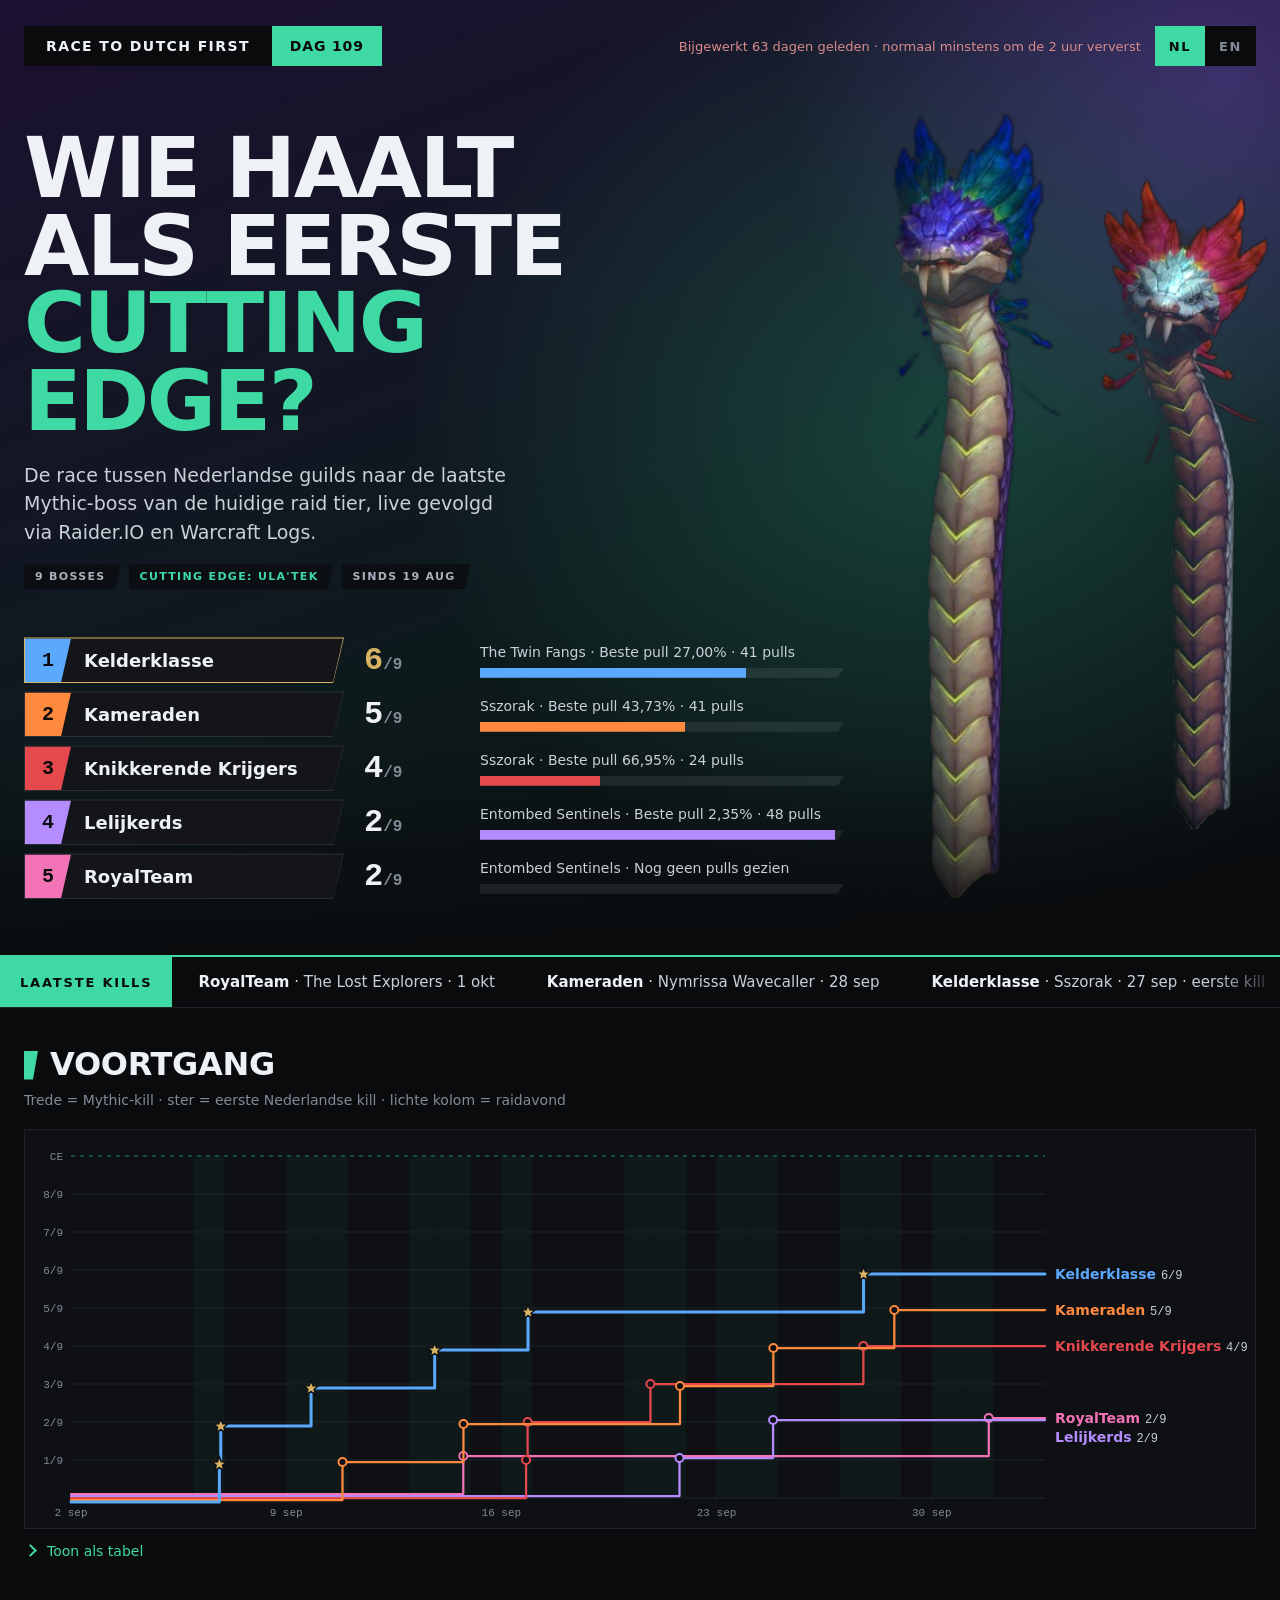
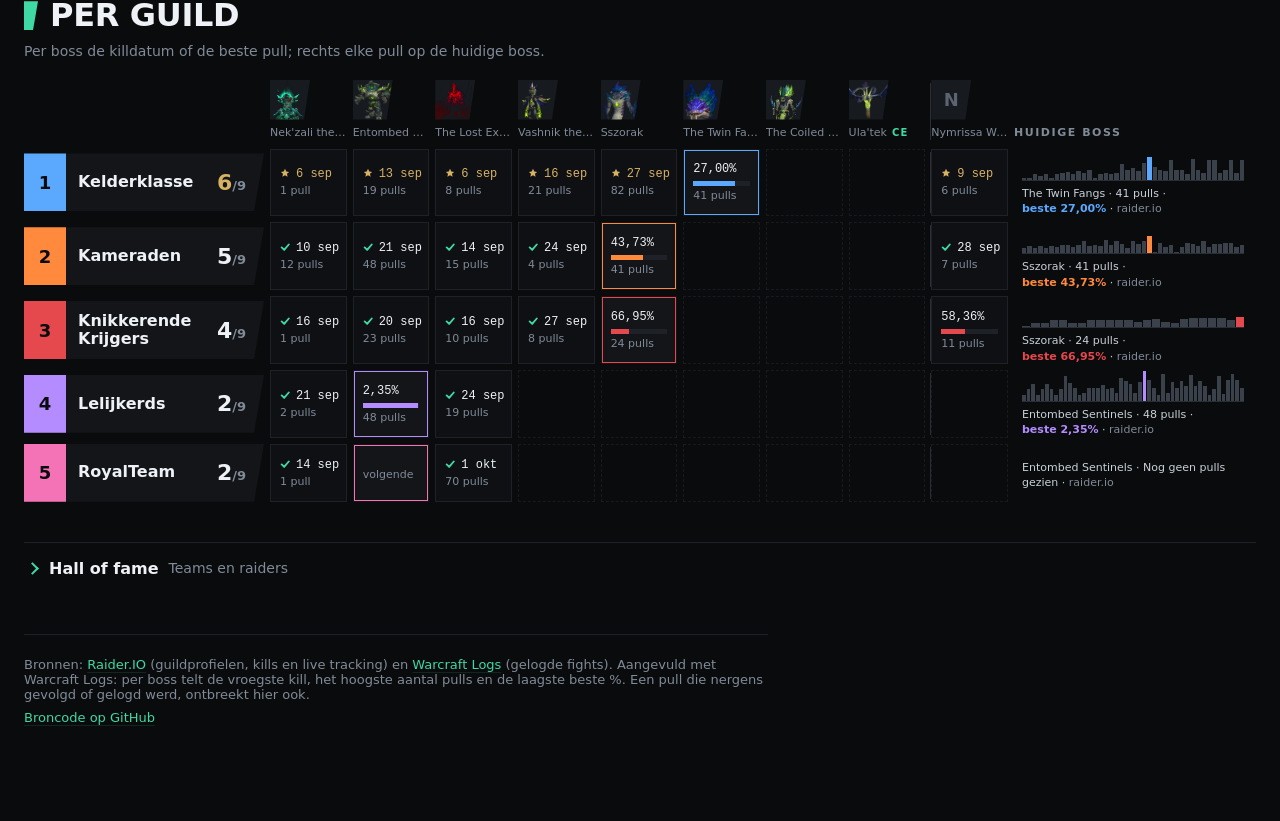
==== site/index.html @ f4dba2f8 "Nu live in the hero: a click-to-load Twitch player and the live channels as ribbons - live.js draws " ====
<!DOCTYPE html>
<html lang="nl">
<head>
<meta charset="utf-8">
<meta name="viewport" content="width=device-width,initial-scale=1">
<meta http-equiv="Content-Security-Policy" content="default-src 'self'; script-src 'self'; style-src 'self' https://fonts.googleapis.com; font-src https://fonts.gstatic.com; img-src 'self' data: https://static-cdn.jtvnw.net; frame-src https://player.twitch.tv; connect-src 'self'; object-src 'none'; base-uri 'none'; form-action 'none';">
<title>Race to Dutch First</title>
<meta name="description" content="Welke Nederlandse World of Warcraft-guild haalt als eerste Cutting Edge? De race naar de laatste Mythic-boss, live gevolgd.">
<meta name="theme-color" content="#0a0b0d">
<meta property="og:type" content="website">
<meta property="og:url" content="https://racetodutchfirst.bmiest.be/">
<meta property="og:site_name" content="Race to Dutch First">
<meta property="og:title" content="Race to Dutch First: wie haalt als eerste Cutting Edge?">
<meta property="og:description" content="De race tussen Nederlandse guilds naar de laatste Mythic-boss, live gevolgd. Het klassement in deze afbeelding wordt bij elke verversing opnieuw gemaakt.">
<meta property="og:locale" content="nl_NL">
<meta property="og:locale:alternate" content="en_GB">
<meta property="og:image" content="https://racetodutchfirst.bmiest.be/og.png">
<meta property="og:image:width" content="1200">
<meta property="og:image:height" content="630">
<meta property="og:image:alt" content="Het klassement van Race to Dutch First: per guild de Mythic-kills en de huidige boss.">
<meta name="twitter:card" content="summary_large_image">
<link rel="stylesheet" href="tokens.css">
<link rel="stylesheet" href="style.css">
<link rel="stylesheet" href="halloffame.css">
<link rel="stylesheet" href="splash.css">
</head>
<body>

<header class="sp">
  <div class="sp__top">
    <div class="bug">
      <span id="bugLive" class="bug__live" hidden><span class="live-dot" aria-hidden="true"></span><span data-i18n="hero.live">Live</span></span>
      <span class="bug__title">Race to Dutch First</span>
      <span id="bugDay" class="bug__day" hidden></span>
    </div>
    <div class="sp__end">
      <p id="updated" class="updated sp__upd" data-i18n="footer.loading">Data laden…</p>
      <div class="lang-switch" role="group" data-i18n-aria-label="lang.label" aria-label="Taal">
        <button type="button" data-lang="nl" aria-pressed="true" lang="nl">NL</button>
        <button type="button" data-lang="en" aria-pressed="false" lang="en">EN</button>
      </div>
    </div>
  </div>

  <div class="sp__stage">
    <div id="heroArt" class="sp__art" aria-hidden="true" hidden></div>
    <h1 class="sp__title"><span data-i18n="title.a">Wie haalt als eerste</span> <em data-i18n="title.b">Cutting Edge?</em></h1>
    <p class="sp__lead" data-i18n="lead">De race tussen Nederlandse guilds naar de laatste Mythic-boss van de huidige raid tier, live gevolgd via Raider.IO en Warcraft Logs.</p>
    <div id="tierPills" class="sp__tier"></div>
    <section id="onAir" class="onair" aria-labelledby="onAirHeading" hidden></section>
    <section class="sp__board" aria-labelledby="ltHeading">
      <h2 id="ltHeading" class="visually-hidden" data-i18n="hero.standings">Klassement</h2>
      <ol id="lowerThirds" class="board"></ol>
    </section>
  </div>

  <div class="ticker">
    <h2 class="ticker__label" data-i18n="feed.h">Laatste kills</h2>
    <ol id="killFeed" class="ticker__list"></ol>
  </div>
</header>

<div class="page">


  <div id="globalError" class="error-capsule" role="alert" hidden></div>

  <section id="winnerBanner" class="winner" aria-live="polite" hidden></section>

<section class="view" aria-labelledby="timelineHeading">
    <h2 id="timelineHeading" class="view__title" data-i18n="timeline.h">Voortgang</h2>
    <p class="section-caption" data-i18n="timeline.cap">Trede = Mythic-kill · ster = eerste Nederlandse kill · lichte kolom = raidavond</p>
    <div id="timeline" class="chart timeline-chart"></div>
    <ul id="timelineLegend" class="legend"></ul>
    <details class="as-table">
      <summary class="disclose" data-i18n="timeline.asTable">Toon als tabel</summary>
      <div class="table-wrap"><table id="timelineTable" class="data-table"></table></div>
    </details>
  </section>

<section class="view" aria-labelledby="guildHeading">
    <h2 id="guildHeading" class="view__title" data-i18n="guild.h">Per guild</h2>
    <p class="section-caption" data-i18n="guild.cap">Per boss de killdatum of de beste pull; rechts elke pull op de huidige boss.</p>
    <div class="table-wrap gs-wrap" tabindex="0" role="region" aria-labelledby="guildHeading">
      <table id="guildSheets" class="gs"></table>
    </div>
  </section>

<section id="hallOfFame" class="view" aria-labelledby="hofHeading" hidden>
    <details class="fold">
    <summary class="fold__summary disclose"><h2 id="hofHeading" class="fold__title" data-i18n="hof.h">Hall of fame</h2><span class="fold__hint" data-i18n="hof.fold">Teams en raiders</span></summary>
    <p class="section-caption" data-i18n="hof.cap">Per verslagen boss het team van elke guild, in de volgorde van hun kill. Bovenaan staat het team van de eerste Nederlandse kill; de andere guilds klap je open. Een naam linkt naar Raider.IO.</p>
    <div id="hofBosses" class="hof-grid"></div>
    <h3 id="hofRaidersHeading" class="hof-subtitle" data-i18n="hof.raiders.h">Raiders</h3>
    <p class="section-caption" data-i18n="hof.raiders.cap">Eerst wie het vaakst bij de eerste kill van de race was, dan wie de meeste bosses mee versloeg met zijn guild. Het zijn characters, geen spelers: een alt telt apart.</p>
    <div class="table-wrap hof-table-wrap" tabindex="0" role="region" aria-labelledby="hofRaidersHeading">
      <table id="hofRaiders" class="data-table hof-table"></table>
    </div>
    <div id="hofMore" class="hof-more"></div>
    </details>
  </section>

  <footer class="site-footer">
    <p><span data-i18n="footer.src1">Bronnen:</span> <a href="https://raider.io" rel="noopener">Raider.IO</a> <span data-i18n="footer.src2">(guildprofielen, kills en live tracking) en</span> <a href="https://www.warcraftlogs.com" rel="noopener">Warcraft Logs</a> <span data-i18n="footer.src3">(gelogde fights).</span> <span id="wclNote"></span> <span data-i18n="footer.src4">Een pull die nergens gevolgd of gelogd werd, ontbreekt hier ook.</span></p>
    <p><a href="https://github.com/reniersworx/racetodutchfirst" rel="noopener" data-i18n="footer.code">Broncode op GitHub</a></p>
  </footer>

</div>

<script src="bossart.js"></script>
<script src="i18n.js"></script>
<script src="app.js"></script>
<script src="halloffame.js"></script>
<script src="live.js"></script>
</body>
</html>
---- site/tokens.css ----
@import url('https://fonts.googleapis.com/css2?family=Outfit:wght@300;400;500;600;700&family=JetBrains+Mono:wght@400;500;700&display=swap');

:root{
  /* ---- grond -------------------------------------------------------
     Vlakke tinten, geen gradients. Een egaal vlak kost na de keyframe
     bijna geen bitrate; een verloop over 2560px kost 'm elke frame en
     gaat banden op 8 Mbps. */
  --ink-900:#0a0b0d;
  --ink-850:#0e1014;
  --ink-800:#131519;
  --ink-750:#171a1f;
  --ink-700:#1e2228;
  --ink-600:#2a2f37;
  --ink-500:#3a414b;
  --ink-400:#5b6470;
  --ink-300:#818b98;
  --ink-200:#a8b1bc;

  /* Niet puur #fff: puur wit clipt en gaat ringen op de AMF-encoder. */
  --paper    :#eef1f5;
  --paper-dim:#c9d0d8;

  /* ---- accenten ----------------------------------------------------
     jade  = Mistweaver Monk (#00ff98) gedempt zodat hij niet bloedt
     holy  = Priest klassekleur, puur wit, alleen voor lichtaccenten */
  --jade      :#3fd9a4;
  --jade-deep :#1f8d68;
  --jade-ghost:rgba(63,217,164,.13);
  --holy      :#ffffff;
  --gold      :#d8b263;
  --rose      :#d98b8b;

  /* ---- vorm (uit Amused: capsules, pillen, ribbons) ---------------- */
  --r-cap :30px;
  --r-pill:999px;
  --pad   :32px;
  --gap   :20px;

  --f-display:'Outfit','Segoe UI',system-ui,-apple-system,sans-serif;
  --f-mono   :'JetBrains Mono','Cascadia Mono',Consolas,monospace;

  /* ---- motion ------------------------------------------------------
     Kort en lokaal. Doorlopende animatie over de volle breedte trekt
     bitrate weg bij je gameplay, dus die zit er nergens in. */
  --t-fast:160ms;
  --t-med :300ms;
  --t-slow:420ms;
  --ease  :cubic-bezier(.22,.61,.36,1);
}

*{margin:0;padding:0;box-sizing:border-box}

body{
  font-family:var(--f-display);
  color:var(--paper);
  -webkit-font-smoothing:antialiased;
  overflow:hidden;
}

.mono{font-family:var(--f-mono);font-variant-numeric:tabular-nums}
.u    {text-transform:uppercase;letter-spacing:.14em}
---- site/style.css ----
/* =====================================================================
   Race to Dutch First: the sections below the hero (splash.css is the hero).
   Design language v2 (DESIGN.md): the overlay's ribbons, slanted pills, the
   flat inks. Colours, fonts and radii come from tokens.css
   (copied unchanged from the overlay; --live-red sits in splash.css);
   a guild's own colour arrives from race.json as --guild on its element.
   tokens.css sets body{overflow:hidden} for a fixed OBS canvas: undone here.
   ===================================================================== */

html { background: var(--ink-900); }
body { overflow: auto; background: var(--ink-900); min-height: 100vh; }

a { color: var(--jade); text-decoration-color: var(--jade-ghost); text-underline-offset: 3px; }
a:hover { text-decoration-color: var(--jade); }
:focus-visible { outline: 2px solid var(--jade); outline-offset: 3px; }
[hidden] { display: none !important; }

.page {
  max-width: 1320px; margin: 0 auto; padding: 40px 24px 96px;
  display: flex; flex-direction: column; gap: 40px;
}

.visually-hidden {
  position: absolute; width: 1px; height: 1px; overflow: hidden;
  clip-path: inset(50%); white-space: nowrap;
}

/* ---- ribbon (the board rows in the hero) ------------------------------ */
.rib { display: flex; flex-direction: column; flex: 0 0 auto; min-width: 0; }
.rib__bar {
  height: var(--rib-h, 34px); padding: 1px; background: var(--ink-600);
  clip-path: polygon(0 0, 100% 0, calc(100% - var(--rib-cut, 11px)) 100%, 0 100%);
}
.rib__in {
  height: 100%; display: flex; align-items: center; background: var(--ink-800);
  clip-path: polygon(0 0, 100% 0, calc(100% - var(--rib-cut, 11px) + 1px) 100%, 0 100%);
  padding-right: calc(var(--rib-cut, 11px) + 12px);
}
.rib__acc {
  flex: 0 0 var(--rib-h, 34px); width: var(--rib-h, 34px); height: 100%;
  background: var(--acc, var(--jade)); color: var(--ink-900);
  clip-path: polygon(0 0, 100% 0, calc(100% - 10px) 100%, 0 100%);
  display: grid; place-items: center;
}
.rib__acc svg { width: 15px; height: 15px; }
.rib__val { padding-left: 13px; font-size: 16px; font-weight: 600; white-space: nowrap; }

/* NL | EN in the top bar's broadcast-bug language: flush square blocks at its height, the
   active one solid jade like the race day, the other on ink. */
.lang-switch { display: inline-flex; flex: 0 0 auto; height: 40px; }
.lang-switch button {
  font: inherit; font-size: 13px; font-weight: 800; letter-spacing: .12em; cursor: pointer;
  padding: 0 14px; border: 0; background: var(--ink-900); color: var(--ink-300);
  transition: color var(--t-fast) var(--ease), background var(--t-fast) var(--ease);
}
.lang-switch button:hover { color: var(--paper); }
.lang-switch button[aria-pressed="true"] { background: var(--jade); color: var(--ink-900); }

/* ---- header ---------------------------------------------------------- */


/* ---- pills ------------------------------------------------------------ */
.pill {
  display: inline-flex; align-items: center; gap: 6px; padding: 6px 15px 6px 11px;
  font-size: 11px; font-weight: 700; letter-spacing: .12em; text-transform: uppercase; white-space: nowrap;
  background: var(--ink-750); color: var(--ink-200);
  clip-path: polygon(0 0, 100% 0, calc(100% - 6px) 100%, 0 100%);
}
/* A pill that is a button (Hall of fame: show all raiders). */
.pill--action { border: 0; font-family: inherit; cursor: pointer; color: var(--jade); transition: background var(--t-fast) var(--ease); }
.pill--action:hover { background: var(--ink-700); }

/* ---- sections --------------------------------------------------------- */
.view { min-width: 0; }
/* Section heads in the poster's voice: Outfit 800 caps behind a slanted jade cap. */
.view__title {
  display: flex; align-items: center; gap: 12px; margin-bottom: 8px;
  font-size: clamp(24px, 2.6vw, 32px); font-weight: 800; letter-spacing: -.01em; line-height: 1.05;
  text-transform: uppercase; color: var(--paper);
}
.view__title::before {
  content: ""; flex: 0 0 14px; width: 14px; height: .9em; background: var(--jade);
  clip-path: polygon(0 0, 100% 0, calc(100% - 5px) 100%, 0 100%);
}
.section-caption { font-size: 14px; line-height: 1.5; color: var(--ink-300); max-width: 72ch; margin-bottom: 18px; }
.chart { width: 100%; min-width: 0; }
.chart svg { display: block; width: 100%; height: auto; overflow: visible; }
.muted-note { color: var(--ink-300); font-size: 14px; }

.error-capsule {
  display: flex; align-items: center; gap: 10px; padding: 12px 16px; font-size: 14px;
  background: var(--ink-800); border: 1px solid var(--rose); color: var(--paper);
}

/* ---- winner banner ---------------------------------------------------- */
.winner {
  display: grid; grid-template-columns: auto minmax(0, 1fr); align-items: center; gap: 22px;
  padding: 26px 30px; background: var(--ink-800); border: 2px solid var(--gold);
}
.winner__icon { width: 64px; height: 64px; color: var(--gold); }
.winner__label { font-size: 12px; font-weight: 700; letter-spacing: .2em; text-transform: uppercase; color: var(--gold); }
.winner__name { font-size: clamp(30px, 5vw, 52px); font-weight: 700; line-height: 1.05; letter-spacing: -.02em; color: var(--paper); }
.winner__text { margin-top: 6px; font-size: 16px; color: var(--paper-dim); }

/* ---- race track (SVG) --------------------------------------------------- */
.timeline-chart text { font-family: var(--f-display); }
.svg-axis { fill: var(--ink-300); font-size: 11px; font-family: var(--f-mono) !important; }
.svg-grid { stroke: var(--ink-700); stroke-width: 1; }


/* ---- raiding now: the jade pulsing dot (board rows, Per guild rows) ---------- */
.live-dot {
  width: 7px; height: 7px; border-radius: var(--r-pill); background: var(--jade); flex: 0 0 7px;
  animation: live-pulse 1.6s var(--ease) infinite;
}
@keyframes live-pulse { 50% { opacity: .3; } }


/* ---- legend + tables ------------------------------------------------------ */
.legend { display: flex; flex-wrap: wrap; gap: 8px 20px; list-style: none; margin-top: 14px; font-size: 14px; color: var(--paper-dim); }
.legend li { display: inline-flex; align-items: center; gap: 8px; }
.swatch { width: 14px; height: 4px; background: var(--guild, var(--jade)); flex: 0 0 14px; }
.dot { width: 9px; height: 9px; border-radius: var(--r-pill); background: var(--guild, var(--jade)); flex: 0 0 9px; display: inline-block; }

.as-table { margin-top: 14px; font-size: 14px; color: var(--paper-dim); }
.as-table summary { cursor: pointer; color: var(--jade); width: max-content; }
/* One drawn disclosure mark for every <details> on the page (no browser triangle). */
.disclose { list-style: none; display: flex; align-items: center; gap: 10px; }
.disclose::-webkit-details-marker { display: none; }
.disclose::before {
  content: ""; flex: 0 0 auto; width: 7px; height: 7px; margin: 0 2px; border-right: 2px solid var(--jade); border-bottom: 2px solid var(--jade);
  transform: rotate(-45deg); transition: transform var(--t-fast) var(--ease);
}
details[open] > .disclose::before { transform: rotate(45deg); }
.as-table[open] summary { margin-bottom: 10px; }
.table-wrap { max-width: 100%; }
.data-table { border-collapse: collapse; font-size: 13px; }
.data-table th, .data-table td { text-align: left; padding: 6px 14px 6px 0; border-bottom: 1px solid var(--ink-700); vertical-align: top; }
.data-table th { color: var(--ink-200); font-weight: 600; }

.ce-tag { margin-left: 8px; font-size: 10px; font-weight: 700; letter-spacing: .12em; color: var(--jade); }
.pill--jade { color: var(--jade); }
::selection { background: var(--jade-ghost); color: var(--paper); }
.boss-thumb {
  display: inline-grid; place-items: center; width: 40px; height: 40px; margin-right: 12px; vertical-align: middle;
  overflow: hidden; background: var(--ink-750); clip-path: polygon(0 0, 100% 0, calc(100% - 6px) 100%, 0 100%);
}
.boss-thumb img { width: 100%; height: 100%; object-fit: cover; object-position: 50% 0; }
.boss-thumb__mono { font-size: 18px; font-weight: 800; color: var(--ink-400); }

/* ---- Voortgang chart ---------------------------------------------------------------- */
.svg-night { fill: rgba(63, 217, 164, .045); }
.svg-grid--ce { stroke: var(--jade-deep); stroke-dasharray: 4 5; }
.svg-step { fill: none; stroke: var(--guild); stroke-linejoin: round; stroke-linecap: round; }
.svg-node { fill: var(--ink-850); stroke: var(--guild); stroke-width: 2; }
.svg-star { fill: var(--gold); stroke: var(--ink-850); stroke-width: 1.5; }
.svg-end { fill: var(--guild); font: 700 14px var(--f-display); }
.svg-end__n { fill: var(--paper-dim); font: 500 12px var(--f-mono); }
.timeline-chart { background: var(--ink-850); border: 1px solid var(--ink-700); padding: 14px 0 4px; }
/* The line ends carry the names on wide screens; the legend is for phones. */
@media (min-width: 600px) { #timelineLegend { display: none; } }

/* ---- Per guild: a row per guild, a cell per boss, then its current-boss pulls ---------- */
.gs-wrap { position: relative; overflow-x: auto; margin: -6px; } /* relative: clips the cells' visually-hidden text too */
/* Fixed layout: the guild and pulls columns keep their width, the nine bosses share the rest. */
.gs { width: 100%; min-width: 1040px; table-layout: fixed; border-collapse: separate; border-spacing: 6px; font-size: 13px; }
.gs-corner, .gs-who { width: 240px; }
.gs-pulls-h, .gs-pulls { width: 230px; }
.gs th, .gs td { text-align: left; vertical-align: middle; }
.gs thead th { vertical-align: bottom; padding: 0 0 4px; font-weight: 500; }
.gs-boss { font-size: 11px; color: var(--ink-300); }
.gs-boss .boss-thumb { display: grid; margin: 0 0 6px; }
.gs-boss__label { display: flex; align-items: baseline; gap: 5px; min-width: 0; }
.gs-boss__name { min-width: 0; overflow: hidden; text-overflow: ellipsis; white-space: nowrap; }
.gs-boss .ce-tag { margin-left: 0; flex: 0 0 auto; }
.gs thead .gs-pulls-h { font-size: 11px; font-weight: 700; letter-spacing: .14em; text-transform: uppercase; color: var(--ink-300); }
.gs-who, .gs-corner { position: sticky; left: 0; z-index: 1; padding: 0; background: var(--ink-900); }
.gs-who__in {
  display: grid; grid-template-columns: 42px minmax(0, 1fr) auto; align-items: center; gap: 0 10px; min-height: 58px; padding-right: 18px;
  background: var(--ink-800); clip-path: polygon(0 0, 100% 0, calc(100% - 10px) 100%, 0 100%);
}
.gs-who__rank { align-self: stretch; display: grid; place-items: center; background: var(--guild); color: var(--ink-900); font-size: 18px; font-weight: 800; }
.gs-who__name { display: flex; flex-direction: column; gap: 2px; min-width: 0; padding-left: 2px; font-size: 16px; font-weight: 600; }
.gs-who__name a { color: var(--paper); text-decoration: none; line-height: 1.15; overflow-wrap: break-word; display: -webkit-box; -webkit-box-orient: vertical; -webkit-line-clamp: 2; overflow: hidden; }
.gs-who__name a:hover { color: var(--jade); }
.gs-who__name .row__live { margin-left: 0; }
.gs-who__k { font-size: 22px; font-weight: 800; color: var(--paper); }
.gs-who__k small { font-size: 13px; font-weight: 600; color: var(--ink-300); }
.gs-row--lead .gs-who__k { color: var(--gold); }
.gs-cell { padding: 8px 9px; min-height: 58px; background: var(--ink-850); border: 1px solid var(--ink-700); }
.gs-cell > span { display: block; }
.gs-cell__main { font-family: var(--f-mono); font-size: 12px; color: var(--paper); white-space: nowrap; }
.gs-cell__sub { margin-top: 3px; font-size: 11px; color: var(--ink-300); white-space: nowrap; }
/* Drawn marks (one stroke family): a check for a kill, a star for the race's first kill. */
.gs-cell--kill .gs-cell__main::before {
  content: ""; display: inline-block; width: 10px; height: 10px; margin-right: 6px; vertical-align: -1px;
  background: var(--jade); -webkit-mask: url("data:image/svg+xml,%3Csvg xmlns='http://www.w3.org/2000/svg' viewBox='0 0 12 12'%3E%3Cpath d='M2 6.5 5 9.5 10.5 3' fill='none' stroke='%23000' stroke-width='2.2' stroke-linecap='round' stroke-linejoin='round'/%3E%3C/svg%3E") center / contain no-repeat; mask: url("data:image/svg+xml,%3Csvg xmlns='http://www.w3.org/2000/svg' viewBox='0 0 12 12'%3E%3Cpath d='M2 6.5 5 9.5 10.5 3' fill='none' stroke='%23000' stroke-width='2.2' stroke-linecap='round' stroke-linejoin='round'/%3E%3C/svg%3E") center / contain no-repeat;
}
.gs-cell--first .gs-cell__main { color: var(--gold); }
.gs-cell--first .gs-cell__main::before { background: var(--gold); -webkit-mask-image: url("data:image/svg+xml,%3Csvg xmlns='http://www.w3.org/2000/svg' viewBox='0 0 12 12'%3E%3Cpath d='M6 1 7.5 4.3 11 4.7 8.4 7 9.1 10.5 6 8.8 2.9 10.5 3.6 7 1 4.7 4.5 4.3Z'/%3E%3C/svg%3E"); mask-image: url("data:image/svg+xml,%3Csvg xmlns='http://www.w3.org/2000/svg' viewBox='0 0 12 12'%3E%3Cpath d='M6 1 7.5 4.3 11 4.7 8.4 7 9.1 10.5 6 8.8 2.9 10.5 3.6 7 1 4.7 4.5 4.3Z'/%3E%3C/svg%3E"); }
.gs-meter { height: 5px; margin-top: 5px; background: var(--ink-700); position: relative; }
.gs-meter i { position: absolute; inset: 0 auto 0 0; width: var(--w, 0%); background: var(--guild); }
.gs-cell--none { background: transparent; border-style: dashed; border-color: var(--ink-750); }
.gs-cell--current { border-color: transparent; box-shadow: inset 0 0 0 1px var(--guild); background: var(--ink-800); }
.gs-sep { box-shadow: -4px 0 0 -3px var(--ink-600); }
.gs-cell--current.gs-sep { box-shadow: inset 0 0 0 1px var(--guild); }
.gs-pulls { padding-left: 8px; }
.gs-bars { display: flex; align-items: flex-end; gap: 1px; height: 32px; border-bottom: 1px solid var(--ink-600); }
.gs-bars i { flex: 1; min-width: 1px; height: var(--h, 4%); background: var(--ink-500); }
.gs-bars i.is-best { background: var(--guild); }
.gs-pulls__cap { display: block; margin-top: 5px; font-size: 11px; line-height: 1.4; color: var(--paper-dim); }
.gs-pulls__src-wrap { white-space: nowrap; }
.gs-pulls__best { color: var(--guild); font-weight: 600; white-space: nowrap; }
.gs-pulls__src { color: var(--ink-300); text-decoration: none; }
.gs-pulls__src:hover { color: var(--jade); }

/* ---- folded sections (Hall of fame): a quiet row between hairlines, not a section head --- */
.fold { border-top: 1px solid var(--ink-700); } /* the footer's top rule closes it */
.fold__summary { cursor: pointer; padding: 16px 2px; flex-wrap: wrap; }
.fold__title { font-size: 16px; font-weight: 700; color: var(--paper); }
.fold__hint { font-size: 14px; color: var(--ink-300); }
.fold__summary:hover .fold__title { color: var(--jade); }
.fold[open] > .fold__summary { margin-bottom: 10px; }
.fold[open] { padding-bottom: 20px; }

/* ---- footer ------------------------------------------------------------------- */
.site-footer {
  border-top: 1px solid var(--ink-700); padding-top: 22px;
  display: flex; flex-direction: column; gap: 8px; font-size: 13px; color: var(--ink-300); max-width: 90ch;
}
.updated { font-size: 15px; color: var(--paper-dim); }
/* Late data is muted rose, not alarm red and never gold (gold is earned): nothing is broken,
   the data just hasn't caught up. */
.updated.updated--late { color: var(--rose); }

/* ---- responsive ------------------------------------------------------------------ */
@media (max-width: 720px) {
  .page { padding: 28px 16px 72px; gap: 32px; }
  .winner { grid-template-columns: minmax(0, 1fr); padding: 20px; gap: 12px; }
  .winner__icon { width: 44px; height: 44px; }
}
@media (max-width: 600px) {
  /* Per guild scrolls sideways with the guild column pinned. */
  .gs { min-width: 1120px; }
  .gs-cell { padding: 7px 6px; }
  .gs-cell__main { font-size: 11px; }
  .gs-cell--kill .gs-cell__main::before { margin-right: 4px; }
  .gs-corner, .gs-who { width: 150px; }
  .gs-pulls-h, .gs-pulls { width: 190px; }
  /* The count goes under the name, so names don't break mid-word. */
  .gs-who__in { grid-template-columns: 32px minmax(0, 1fr); grid-template-rows: 1fr auto auto 1fr; gap: 2px 8px; padding: 0 12px 0 0; }
  .gs-who__rank { grid-row: 1 / 5; }
  .gs-who__name { grid-row: 2; }
  .gs-who__k { grid-row: 3; }
  .gs-who__rank { font-size: 15px; }
  .gs-who__name { font-size: 14px; }
  .gs-who__k { grid-column: 2; font-size: 15px; line-height: 1; padding-bottom: 2px; }
}
@media (max-width: 400px) {
  .page { padding: 22px 12px 64px; }
  .rib__val { font-size: 14px; }
}
@media (prefers-reduced-motion: reduce) {
  *, *::before, *::after { animation-duration: .001ms !important; transition-duration: .001ms !important; }
}
---- site/halloffame.css ----
/* Hall of fame (halloffame.js). Same language as style.css: square dark tiles with a
   boss-head tile and the first team's guild dot, gold for the race's first kills. Colours and
   fonts only from tokens.css; a guild's colour arrives as --guild. */

.hof-grid { display: grid; grid-template-columns: repeat(auto-fill, minmax(340px, 1fr)); gap: 16px; }

.hof-boss {
  background: var(--ink-800); border: 1px solid var(--ink-700);
  padding: 16px 18px 18px; display: flex; flex-direction: column; gap: 10px; min-width: 0;
}
.hof-thumb { width: 52px; height: 52px; flex: 0 0 52px; margin-right: 6px; }
.hof-thumb .boss-thumb__mono { font-size: 24px; }
.hof-boss__top { display: flex; align-items: center; gap: 4px; }
.hof-boss__name { font-size: 19px; font-weight: 600; line-height: 1.15; color: var(--paper); }
.hof-boss__label {
  font-size: 10px; font-weight: 700; letter-spacing: .18em; text-transform: uppercase; color: var(--gold);
}

.hof-team__head { display: flex; flex-wrap: wrap; align-items: center; gap: 4px 10px; }
.hof-team__guild { font-size: 15px; font-weight: 600; color: var(--paper); }
.hof-team__when { font-family: var(--f-mono); font-size: 13px; color: var(--paper-dim); }
.hof-team__pulls { font-size: 12px; color: var(--ink-300); }

.hof-roster { display: flex; flex-direction: column; gap: 8px; }
.hof-role__label {
  font-size: 10px; font-weight: 700; letter-spacing: .16em; text-transform: uppercase; color: var(--ink-300);
  margin-bottom: 4px;
}
.hof-members { list-style: none; display: grid; grid-template-columns: repeat(auto-fill, minmax(140px, 1fr)); gap: 3px 12px; }
.hof-member { display: flex; align-items: baseline; gap: 6px; min-width: 0; font-size: 14px; }
.hof-member a, .hof-member > span:first-child {
  color: var(--paper); text-decoration: none; overflow: hidden; text-overflow: ellipsis; white-space: nowrap;
}
.hof-member a:hover { color: var(--jade); text-decoration: underline; }
.hof-member__spec { font-size: 11px; color: var(--ink-300); white-space: nowrap; }

.hof-others { border-top: 1px solid var(--ink-700); padding-top: 10px; font-size: 14px; }
.hof-others summary { cursor: pointer; color: var(--jade); width: max-content; }
.hof-others[open] summary { margin-bottom: 12px; }
.hof-team { display: flex; flex-direction: column; gap: 8px; padding: 10px 0 12px; border-bottom: 1px solid var(--ink-750); }
.hof-team:last-child { border-bottom: 0; padding-bottom: 0; }

/* Raiders: a subsection head in the same poster voice as .view__title, one step down. */
.hof-subtitle {
  display: flex; align-items: center; gap: 10px; margin-top: 36px; margin-bottom: 8px;
  font-size: clamp(20px, 2vw, 24px); font-weight: 800; line-height: 1.05; text-transform: uppercase; color: var(--paper);
}
.hof-subtitle::before {
  content: ""; flex: 0 0 11px; width: 11px; height: .9em; background: var(--jade);
  clip-path: polygon(0 0, 100% 0, calc(100% - 4px) 100%, 0 100%);
}
/* The raiders table scrolls sideways on phones. */
.hof-table-wrap { overflow-x: auto; border: 1px solid var(--ink-700); background: var(--ink-850); }
.hof-table { width: 100%; font-size: 14px; }
.hof-table th, .hof-table td { white-space: nowrap; padding: 8px 14px; }
.hof-table thead th { font-size: 12px; color: var(--ink-200); background: var(--ink-850); }
.hof-table tbody tr:hover { background: var(--ink-800); }
.hof-table tbody th { min-width: 0; font-weight: 600; }
.hof-table tbody th a { color: var(--paper); text-decoration: none; }
.hof-table tbody th a:hover { color: var(--jade); text-decoration: underline; }
.hof-realm { margin-left: 8px; font-size: 12px; font-weight: 400; color: var(--ink-300); }
.hof-table .dot { margin-right: 4px; }
.hof-num { font-family: var(--f-mono); text-align: right; }
.hof-firsts { color: var(--ink-300); }
.hof-row--first .hof-firsts { color: var(--gold); }
.hof-more { margin-top: 12px; }
.hof-more button { border: 0; font: inherit; font-size: 11px; font-weight: 700; letter-spacing: .12em; }

@media (max-width: 720px) {
  .hof-table th, .hof-table td { padding: 7px 10px; }
  .hof-realm { display: block; margin-left: 0; }
}
@media (max-width: 400px) {
  .hof-grid { grid-template-columns: minmax(0, 1fr); }
  .hof-members { grid-template-columns: minmax(0, 1fr) minmax(0, 1fr); }
}
---- site/splash.css ----
/* tokens.css (a byte copy of the overlay's) loads Outfit 300-700; the poster type is 800. */
@import url('https://fonts.googleapis.com/css2?family=Outfit:wght@800&display=swap');

/* =====================================================================
   Splash hero (design language v2 for the race site), sketch A: the
   overlay's language (tokens.css, ribbons, slanted pills, jade + gold)
   grown into a poster. The leader's current boss is the backdrop with
   nothing drawn on it, the question is the title, the board is a column
   of overlay ribbons with a raid-frame bar per guild, and a jade ticker
   (from sketch C) carries the latest kills. Guild colour = --guild/--acc.
   Gold = the leader, the first kill and the winner; jade = the race brand, raiding and the CE
   marker; --live-red = on air (LIVE block, Nu live).
   ===================================================================== */

.sp {
  position: relative; overflow: hidden; border-bottom: 1px solid var(--ink-700);
  background:
    radial-gradient(60% 70% at 74% 42%, rgba(63, 217, 164, .22), transparent 70%),
    radial-gradient(50% 60% at 96% 8%, rgba(150, 90, 255, .32), transparent 70%),
    linear-gradient(160deg, #1b1030 0%, #0d1a1c 55%, var(--ink-900) 100%);
}
.sp::after {
  content: ""; position: absolute; inset: auto 0 0 0; height: 260px; pointer-events: none;
  background: linear-gradient(transparent, var(--ink-900) 92%);
}

/* tokens.css is a byte copy of the overlay's, so the broadcast red lives here until the overlay
   adopts it: the LIVE block's colour and nothing else. */
:root { --live-red: #e5484d; }

/* ---- top --------------------------------------------------------------- */
.sp__top {
  position: relative; z-index: 3; max-width: 1320px; margin: 0 auto; padding: 26px 24px 0;
  display: flex; align-items: center; justify-content: space-between; gap: 16px;
}
/* The broadcast bug from sketch C: flush blocks, no gaps. LIVE in broadcast red (only while a
   guild is really raiding), the name on ink, the race day in jade. */
.bug { display: flex; align-items: stretch; height: 40px; min-width: 0; }
.bug > span { display: flex; align-items: center; font-weight: 800; white-space: nowrap; }
.bug__live { gap: 8px; padding: 0 18px; background: var(--live-red); color: var(--paper); font-size: 13px; letter-spacing: .14em; text-transform: uppercase; }
.bug__live .live-dot { width: 8px; height: 8px; flex: 0 0 8px; border-radius: var(--r-pill); background: rgba(255, 255, 255, .27); box-shadow: 0 0 0 2px var(--paper); animation: live-pulse 1.6s var(--ease) infinite; }
.bug__title { padding: 0 22px; background: var(--ink-900); color: var(--paper); font-size: 14px; letter-spacing: .1em; text-transform: uppercase; }
.bug__day { padding: 0 18px; background: var(--jade); color: var(--ink-900); font-size: 14px; letter-spacing: .06em; text-transform: uppercase; font-variant-numeric: tabular-nums; }
.sp__end { display: flex; align-items: center; gap: 14px; }
.sp__upd { font-size: 13px; color: var(--ink-200); white-space: nowrap; }

/* ---- stage ----------------------------------------------------------------- */
.sp__stage { position: relative; z-index: 2; max-width: 1320px; margin: 0 auto; padding: 64px 24px 56px; }
/* The boss: self-hosted cut-outs with real alpha, so the jade/void glow reads behind the
   bodies. Only the feet fade out (a long serpent would otherwise end in a hard cut). */
/* The art owns everything right of the board column (820px + a 40px gutter), at the stage's
   full height, so it is the poster without anything on it. Below 1180px that column gets too
   narrow and the boss becomes a band above the title instead (see the media queries). */
.sp__art {
  position: absolute; z-index: -1; top: -20px; bottom: 0; left: calc(24px + 820px + 40px); right: 0;
  display: flex; justify-content: center; align-items: center;
  -webkit-mask-image: linear-gradient(#000 78%, transparent);
  mask-image: linear-gradient(#000 78%, transparent);
}
/* The PNGs are trimmed to the body, so height drives the size and contain keeps wide bosses in. */
.sp__art img { height: 100%; width: auto; max-width: 100%; max-height: calc(var(--nat-h, 9999px) * 2); object-fit: contain; }
.sp__art--pair { gap: 6%; }
.sp__art--pair img { max-width: 47%; }
/* A lone wide boss (wings, a long body sideways) would shrink in the board-side column, so it
   takes the open field right of the title instead, above the board, up to the page edge. */
@media (min-width: 1181px) {
  .sp__art--wide { left: calc(50% + 40px); right: -60px; bottom: auto; height: 62%; -webkit-mask-image: none; mask-image: none; }
}
.sp__title {
  max-width: 12ch; font-size: clamp(44px, 6.6vw, 88px); font-weight: 800; line-height: .92;
  letter-spacing: -.03em; text-transform: uppercase; color: var(--paper); text-wrap: balance;
}
.sp__title em { font-style: normal; color: var(--jade); }
.sp__lead { margin-top: 20px; max-width: 40ch; font-size: 19px; line-height: 1.5; color: var(--paper-dim); }
.sp__tier { display: flex; flex-wrap: wrap; gap: 8px; margin-top: 18px; }
.sp__tier .pill { background: rgba(10, 11, 13, .72); }

/* ---- the board ------------------------------------------------------------------ */
.sp__board { margin-top: 48px; max-width: 820px; }
.board { list-style: none; display: grid; gap: 8px; }
.row { display: grid; grid-template-columns: 320px 96px minmax(0, 1fr); align-items: center; gap: 20px; }
.row .rib__bar { --rib-h: 46px; }
.row .rib__acc { font-size: 20px; font-weight: 800; }
.row .rib__val { font-size: 18px; color: var(--paper); text-decoration: none; overflow: hidden; text-overflow: ellipsis; }
.row a.rib__val:hover { color: var(--jade); }
.row--lead .rib__bar { background: var(--gold); }
.row__live { display: inline-flex; align-items: center; gap: 6px; margin-left: 10px; font-size: 10px; font-weight: 700; letter-spacing: .14em; text-transform: uppercase; color: var(--ink-300); white-space: nowrap; }
.row__live.is-live { color: var(--jade); }
.row__live .live-dot { width: 7px; height: 7px; flex-basis: 7px; background: var(--jade); }
.row__kills { font-size: 32px; font-weight: 700; color: var(--paper); }
.row__kills small { font-size: 16px; color: var(--ink-300); }
.row--lead .row__kills { color: var(--gold); }
.row__fight { display: grid; gap: 6px; min-width: 0; }
/* The label wraps instead of cutting a number off; the badge drops under it when it has to. */
.row__top { display: flex; flex-wrap: wrap; align-items: center; gap: 2px 10px; min-width: 0; }
.row__top .row__live { margin-left: 0; flex: 0 0 auto; }
.row__label { font-size: 14px; line-height: 1.35; color: var(--paper-dim); }
.row__hp {
  display: block; height: 10px; background: rgba(255, 255, 255, .08);
  clip-path: polygon(0 0, 100% 0, calc(100% - 6px) 100%, 0 100%);
}
.row__hp i { display: block; height: 100%; width: var(--w, 0%); background: var(--guild, var(--jade)); }

/* ---- on air (live.js) ----------------------------------------------------------------
   Only while a listed channel is live: the stream joins the hero. On a wide screen it sits at
   the foot of the boss column, where the art already fades out, level with the board; below
   1281px it follows the tier pills. Broadcast red = on air (raiding itself stays jade). The
   player is a click-to-load facade with the card notch; channels are ribbons. */
.onair { display: grid; gap: 10px; margin-top: 28px; max-width: 520px; }
/* Over the boss it gets the pills' ink backing (ink-900 at 86%), so text never sits on the art. */
@media (min-width: 1281px) {
  .onair {
    position: absolute; z-index: 3; margin: 0; bottom: 56px; right: 24px; padding: 12px 12px 14px;
    width: min(464px, calc(100% - 24px - 820px - 40px - 24px)); background: rgba(10, 11, 13, .86);
  }
}
.onair__head { display: flex; align-items: stretch; height: 28px; }
.onair__tag, .onair__h {
  display: flex; align-items: center; gap: 7px; padding: 0 11px;
  font-size: 11px; font-weight: 800; letter-spacing: .14em; text-transform: uppercase; white-space: nowrap;
}
.onair__tag { background: var(--live-red); color: var(--paper); }
.onair__tag .live-dot { width: 7px; height: 7px; flex-basis: 7px; background: rgba(255, 255, 255, .27); box-shadow: 0 0 0 2px var(--paper); }
.onair__h { background: var(--ink-900); color: var(--paper); }
.onair__count { margin-left: auto; align-self: center; font-family: var(--f-mono); font-size: 12px; color: var(--ink-300); }

.onair__player {
  position: relative; aspect-ratio: 16 / 9; overflow: hidden; background: var(--ink-850);
  clip-path: polygon(0 0, 100% 0, 100% calc(100% - 22px), calc(100% - 22px) 100%, 0 100%);
}
.onair__play {
  position: absolute; inset: 0; display: grid; place-items: center; padding: 0; border: 0;
  background: transparent; color: var(--paper); font: inherit; cursor: pointer;
}
.onair__play::after {
  content: ""; position: absolute; inset: 0; pointer-events: none;
  background: linear-gradient(transparent 40%, rgba(10, 11, 13, .88));
}
.onair__play:focus-visible { outline: 2px solid var(--jade); outline-offset: -5px; }
.onair__still { position: absolute; inset: 0; width: 100%; height: 100%; object-fit: cover; filter: brightness(.78); }
.onair__btn {
  position: relative; z-index: 1; display: grid; place-items: center; width: 68px; height: 48px;
  background: var(--live-red); clip-path: polygon(0 0, 100% 0, calc(100% - 9px) 100%, 0 100%);
  transition: transform var(--t-fast) var(--ease);
}
.onair__btn svg { width: 24px; height: 24px; margin-left: -4px; }
.onair__play:hover .onair__btn { transform: scale(1.06); }
.onair__hint { position: absolute; z-index: 1; left: 14px; right: 30px; bottom: 11px; display: grid; gap: 1px; text-align: left; }
.onair__hint b { font-size: 15px; font-weight: 700; color: var(--paper); }
.onair__hint span { font-size: 12px; color: var(--paper-dim); }
.onair__frame { position: absolute; inset: 0; width: 100%; height: 100%; border: 0; }

.onair__meta { display: grid; gap: 3px; min-width: 0; }
.onair__title { font-size: 14px; color: var(--paper-dim); overflow: hidden; text-overflow: ellipsis; white-space: nowrap; }
.onair__sub { display: flex; align-items: baseline; justify-content: space-between; gap: 12px; }
.onair__since { font-family: var(--f-mono); font-size: 12px; color: var(--ink-300); min-width: 0; }
.onair__out { display: inline-flex; align-items: center; gap: 5px; flex: 0 0 auto; font-size: 13px; font-weight: 600; color: var(--jade); }
.onair__out svg { width: 14px; height: 14px; }

.onair__list { display: grid; gap: 6px; }
.onair__rib {
  --rib-h: 38px; width: 100%; padding: 0; border: 0; background: none;
  font: inherit; color: var(--paper); text-align: left; cursor: pointer;
}
.onair__rib .rib__acc svg { width: 16px; height: 16px; }
.onair__rib .rib__val { font-size: 15px; }
.onair__guild { margin-left: 10px; min-width: 0; overflow: hidden; text-overflow: ellipsis; white-space: nowrap; font-size: 10px; font-weight: 700; letter-spacing: .14em; text-transform: uppercase; color: var(--acc, var(--ink-300)); }
.onair__viewers { margin-left: auto; padding-left: 12px; font-family: var(--f-mono); font-size: 12px; color: var(--ink-300); }
.onair__rib:hover .rib__bar { background: var(--ink-500); }
.onair__rib[aria-pressed="true"] .rib__bar { background: var(--live-red); }
.onair__rib:focus-visible { outline: 2px solid var(--jade); outline-offset: 3px; }
@media (max-width: 900px) { .onair { margin-top: 24px; } }

/* ---- ticker (from sketch C) ------------------------------------------------------------ */
.ticker {
  position: relative; z-index: 3; max-width: 1320px; margin: 0 auto 0; display: flex; align-items: stretch; height: 52px;
  background: var(--ink-900); border: 1px solid var(--ink-700); border-top: 2px solid var(--jade);
}
/* The ticker closes the hero from edge to edge, like the bug's flush blocks. */
.sp > .ticker { max-width: none; margin: 0; border-left: 0; border-right: 0; border-bottom: 0; }
.ticker__label {
  flex: 0 0 auto; display: flex; align-items: center; padding: 0 20px;
  background: var(--jade); color: var(--ink-900); font-size: 13px; font-weight: 800; letter-spacing: .14em; text-transform: uppercase;
}
.ticker { overflow: hidden; }
.ticker__label { position: relative; z-index: 2; }
.ticker::after {
  content: ""; position: absolute; z-index: 1; top: 0; right: 0; bottom: 0; width: 64px; pointer-events: none;
  background: linear-gradient(90deg, transparent, var(--ink-900));
}
/* A broadcast ticker: the list is rendered twice and the band slides by one list width. */
.ticker__list {
  list-style: none; display: flex; align-items: center; flex: none; width: max-content;
  animation: ticker-run 48s linear infinite;
}
.ticker:hover .ticker__list, .ticker:focus-within .ticker__list { animation-play-state: paused; }
@keyframes ticker-run { to { transform: translateX(-50%); } }
@media (prefers-reduced-motion: reduce) {
  .ticker__list { animation: none; flex: 1 1 auto; width: auto; overflow-x: auto; }
  .ticker__list .tk[aria-hidden="true"] { display: none; }
}
.tk { flex: 0 0 auto; padding: 0 26px; font-size: 15px; color: var(--paper-dim); white-space: nowrap; }
.tk b { color: var(--paper); font-weight: 700; }
.tk--empty { color: var(--ink-300); }

/* ---- responsive ------------------------------------------------------------------------------- */
/* Narrower than the board plus a real art column: the boss gets its own band above the title,
   at full strength (also the phone layout). */
@media (max-width: 1180px) {
  .sp__art { position: relative; z-index: 0; inset: auto; width: 100%; height: 360px; margin: -24px 0 8px; }
}
@media (max-width: 900px) { .sp__art { height: 300px; } }
@media (max-width: 900px) {
  .sp__top { padding: 16px 16px 0; flex-wrap: wrap; }
  .sp__upd { font-size: 12px; }
  .bug, .lang-switch { height: 34px; }
  .lang-switch button { padding: 0 12px; font-size: 12px; }
  .bug__live { padding: 0 12px; font-size: 12px; }
  .bug__title { padding: 0 14px; font-size: 12px; }
  .bug__day { padding: 0 12px; font-size: 12px; }
  .sp__stage { padding: 36px 16px 32px; }
  .sp__lead { font-size: 17px; }
  .sp__board { margin-top: 32px; }
  .row { grid-template-columns: minmax(0, 1fr) 64px; gap: 6px 12px; }
  .row .rib__bar { --rib-h: 40px; }
  .row__kills { font-size: 24px; text-align: right; }
  .row__fight { grid-column: 1 / -1; margin-bottom: 8px; }
}
@media (max-width: 480px) {
  .sp__end { width: 100%; justify-content: space-between; align-items: flex-start; }
  .sp__upd { white-space: normal; min-width: 0; }
  .ticker__label { padding: 0 14px; font-size: 12px; }
}
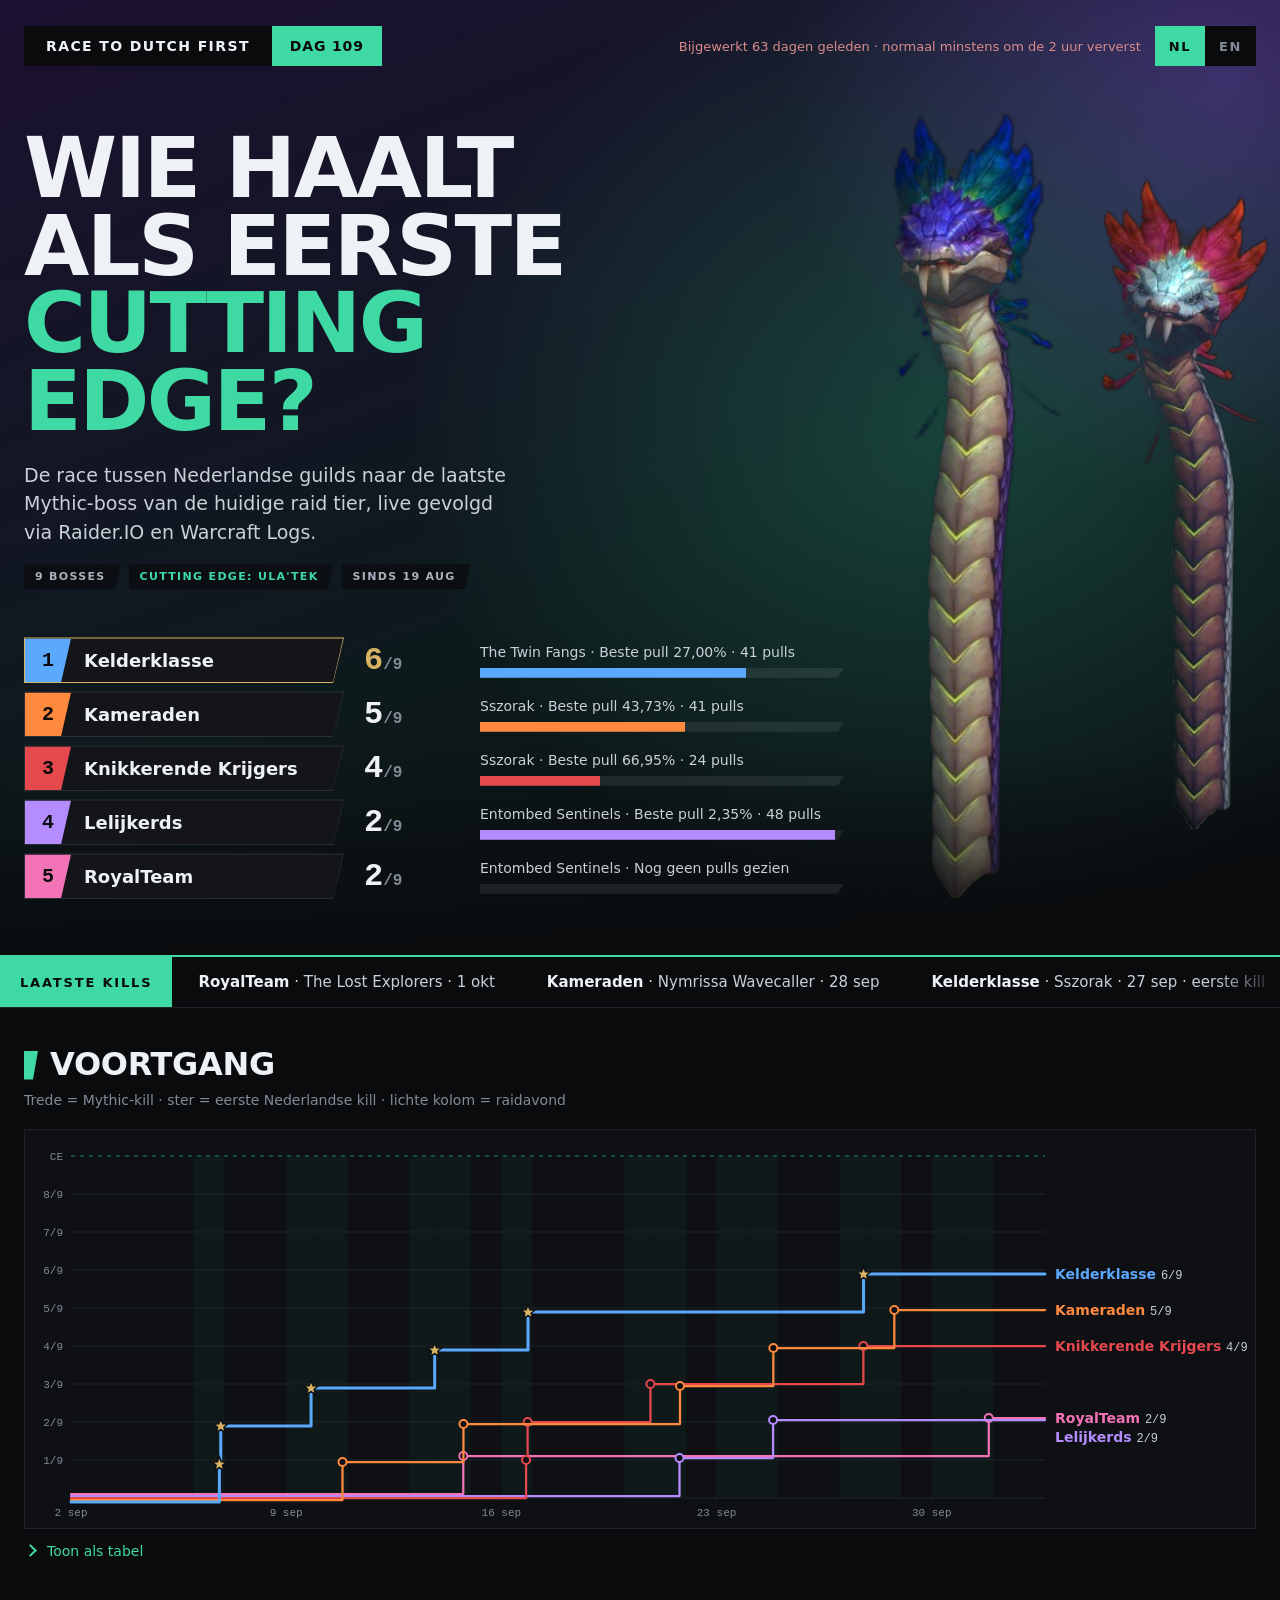
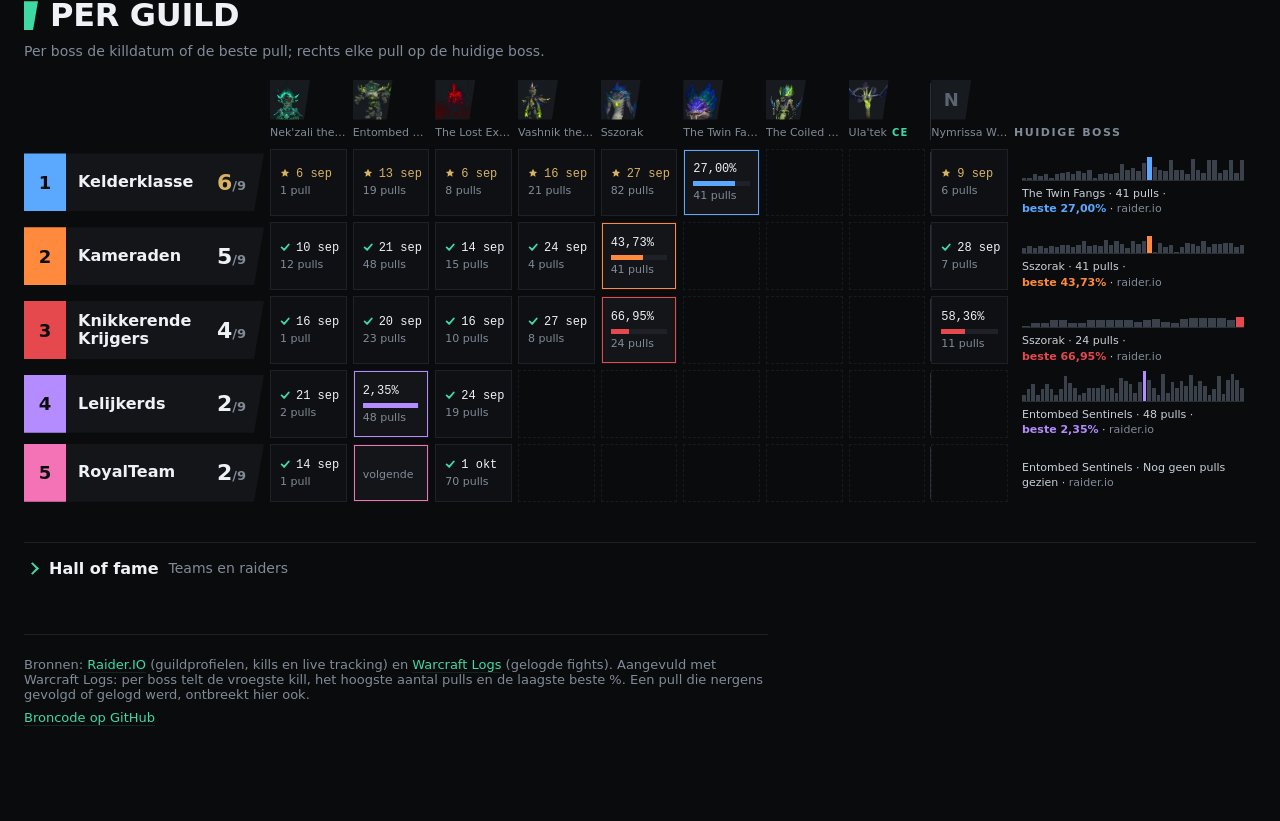
==== commit 01ab5a7c: "Season archive review fixes: raid name with '&' (no Dutch 'en' in the EN lead), Dag N rounds across " ====
--- a/site/index.html
+++ b/site/index.html
@@ -35,6 +35,7 @@
     </div>
     <div class="sp__end">
       <p id="updated" class="updated sp__upd" data-i18n="footer.loading">Data laden…</p>
+      <div id="seasonSwitch" class="lang-switch season-switch" role="group" data-i18n-aria-label="season.label" aria-label="Seizoen" hidden></div>
       <div class="lang-switch" role="group" data-i18n-aria-label="lang.label" aria-label="Taal">
         <button type="button" data-lang="nl" aria-pressed="true" lang="nl">NL</button>
         <button type="button" data-lang="en" aria-pressed="false" lang="en">EN</button>
@@ -66,6 +67,7 @@
   <div id="globalError" class="error-capsule" role="alert" hidden></div>
 
   <section id="winnerBanner" class="winner" aria-live="polite" hidden></section>
+  <div id="sideRaids" class="side-raids" hidden></div>
 
 <section class="view" aria-labelledby="timelineHeading">
     <h2 id="timelineHeading" class="view__title" data-i18n="timeline.h">Voortgang</h2>
@@ -101,7 +103,7 @@
   </section>
 
   <footer class="site-footer">
-    <p><span data-i18n="footer.src1">Bronnen:</span> <a href="https://raider.io" rel="noopener">Raider.IO</a> <span data-i18n="footer.src2">(guildprofielen, kills en live tracking) en</span> <a href="https://www.warcraftlogs.com" rel="noopener">Warcraft Logs</a> <span data-i18n="footer.src3">(gelogde fights).</span> <span id="wclNote"></span> <span data-i18n="footer.src4">Een pull die nergens gevolgd of gelogd werd, ontbreekt hier ook.</span></p>
+    <p><span data-i18n="footer.src1">Bronnen:</span> <a href="https://raider.io" rel="noopener">Raider.IO</a> <span data-i18n="footer.src2">(guildprofielen, kills en live tracking)</span><span id="srcWcl"> <span data-i18n="footer.and">en</span> <a href="https://www.warcraftlogs.com" rel="noopener">Warcraft Logs</a> <span data-i18n="footer.src3">(gelogde fights)</span></span>. <span id="wclNote"></span> <span data-i18n="footer.src4">Een pull die nergens gevolgd of gelogd werd, ontbreekt hier ook.</span></p>
     <p><a href="https://github.com/reniersworx/racetodutchfirst" rel="noopener" data-i18n="footer.code">Broncode op GitHub</a></p>
   </footer>
 
--- a/site/style.css
+++ b/site/style.css
@@ -263,3 +263,26 @@
 @media (prefers-reduced-motion: reduce) {
   *, *::before, *::after { animation-duration: .001ms !important; transition-duration: .001ms !important; }
 }
+
+/* ---- "Nu live" strip (live.js) -----------------------------------------------
+   On air = --live-red, like the LIVE block in the top bar (raiding is jade). */
+.live-strip { display: flex; flex-direction: column; gap: 10px; }
+.live-strip__label {
+  display: inline-flex; align-items: center; gap: 8px;
+  font-size: 12px; font-weight: 700; letter-spacing: .2em; text-transform: uppercase; color: var(--live-red);
+}
+.live-strip__list { display: grid; grid-template-columns: repeat(auto-fill, minmax(280px, 1fr)); gap: 10px 16px; }
+.live-strip .live-dot { width: 9px; height: 9px; flex-basis: 9px; background: var(--live-red); }
+.live-card {
+  display: flex; flex-direction: column; gap: 4px; min-width: 0; padding: 12px 16px; text-decoration: none;
+  background: var(--ink-800); border: 1px solid var(--ink-700);
+}
+.live-card:hover { border-color: var(--ink-600); background: var(--ink-750); }
+.live-card__top { display: flex; align-items: center; gap: 8px; min-width: 0; }
+.live-card__name { font-size: 16px; font-weight: 600; color: var(--paper); }
+.live-card__guild { display: inline-flex; align-items: center; gap: 6px; font-size: 13px; color: var(--ink-300); }
+.live-card__guild::before { content: ""; width: 8px; height: 8px; background: var(--guild, var(--live-red)); clip-path: polygon(0 0, 100% 0, calc(100% - 3px) 100%, 0 100%); }
+.live-card__title {
+  font-size: 13px; color: var(--paper-dim); overflow: hidden; text-overflow: ellipsis; white-space: nowrap;
+}
+.live-card__meta { font-family: var(--f-mono); font-size: 12px; color: var(--ink-300); }
--- a/site/splash.css
+++ b/site/splash.css
@@ -101,6 +101,16 @@
 }
 .row__hp i { display: block; height: 100%; width: var(--w, 0%); background: var(--guild, var(--jade)); }
 
+/* ---- season switch ---------------------------------------------------------------------
+   The same flush blocks as NL | EN (.lang-switch), next to it: Season 2 | Season 1, short ids
+   (S2 | S1) on phones. Shown only when race.json lists an archived season. */
+.season-switch__short { display: none; }
+@media (max-width: 600px) {
+  .season-switch__long { display: none; }
+  .season-switch__short { display: inline; }
+}
+@media (max-width: 480px) { .sp__end { flex-wrap: wrap; row-gap: 8px; } .sp__upd { flex: 1 1 100%; } }
+
 /* ---- on air (live.js) ----------------------------------------------------------------
    Only while a listed channel is live: the stream joins the hero. On a wide screen it sits at
    the foot of the boss column, where the art already fades out, level with the board; below
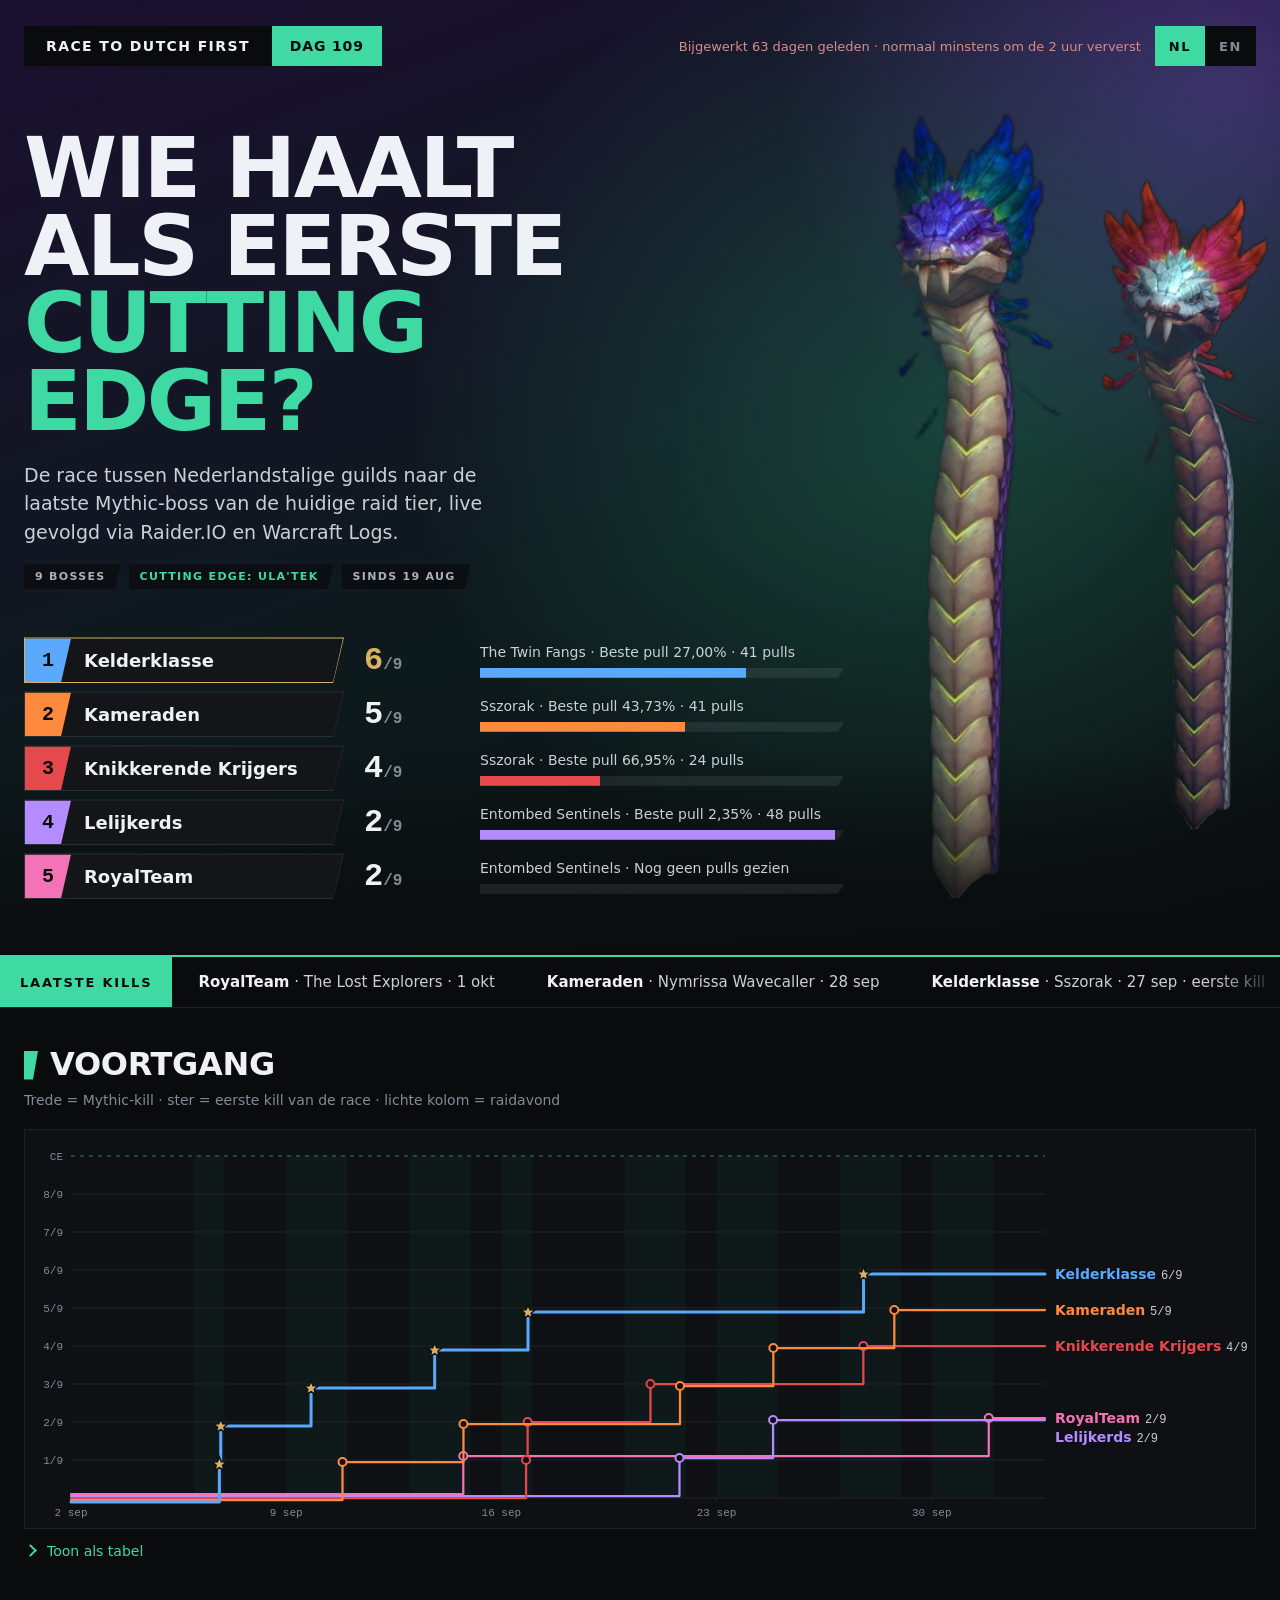
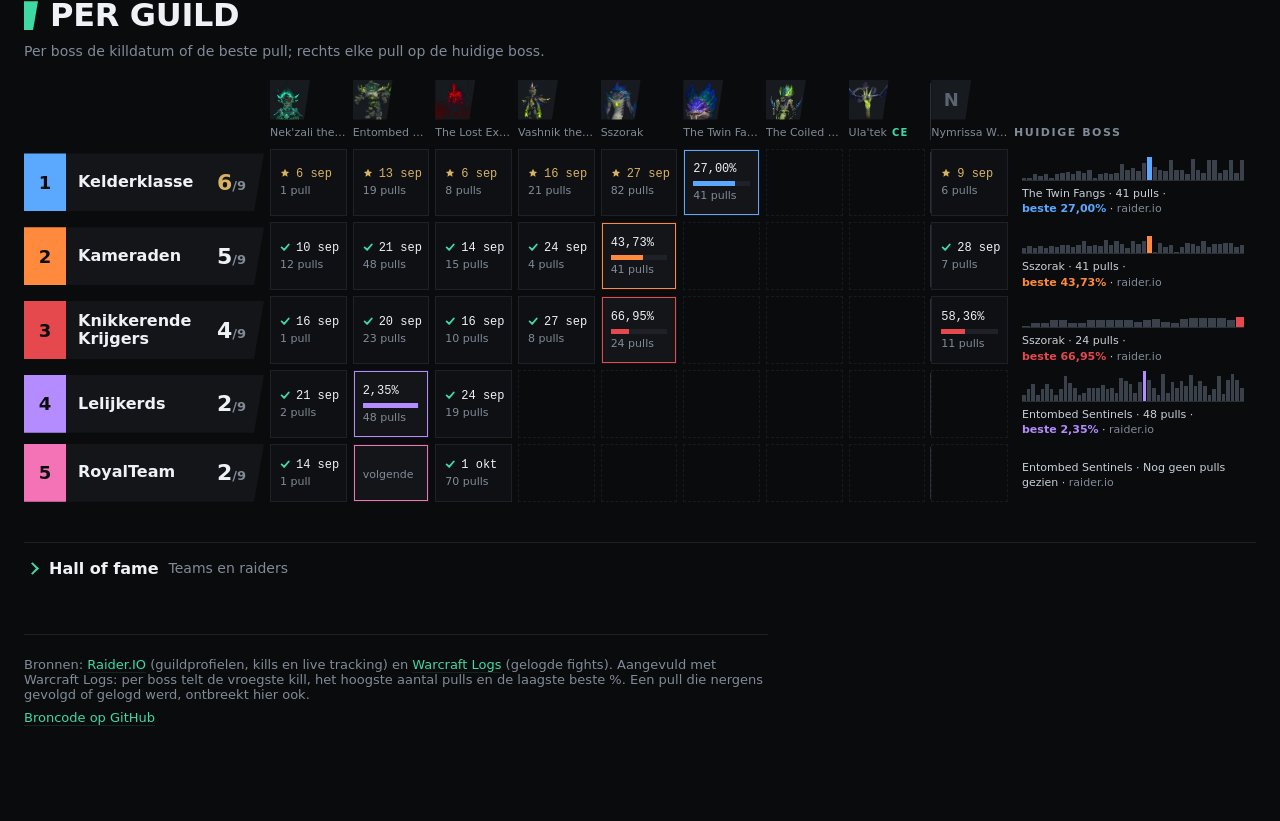
==== commit 84f68ca5: "Copy: Nederlandstalige guilds instead of Nederlandse guilds (Dutch-speaking in EN); the star is the " ====
--- a/site/index.html
+++ b/site/index.html
@@ -4,14 +4,18 @@
 <meta charset="utf-8">
 <meta name="viewport" content="width=device-width,initial-scale=1">
 <meta http-equiv="Content-Security-Policy" content="default-src 'self'; script-src 'self'; style-src 'self' https://fonts.googleapis.com; font-src https://fonts.gstatic.com; img-src 'self' data: https://static-cdn.jtvnw.net; frame-src https://player.twitch.tv; connect-src 'self'; object-src 'none'; base-uri 'none'; form-action 'none';">
-<title>Race to Dutch First</title>
-<meta name="description" content="Welke Nederlandse World of Warcraft-guild haalt als eerste Cutting Edge? De race naar de laatste Mythic-boss, live gevolgd.">
+<title>Race to Dutch First · Nederlandstalige WoW-guilds naar Cutting Edge</title>
+<meta name="description" content="Welke Nederlandstalige World of Warcraft-guild haalt als eerste Cutting Edge? De race naar de laatste Mythic-boss, live gevolgd.">
+<link rel="canonical" href="https://racetodutchfirst.bmiest.be/">
+<link rel="alternate" hreflang="nl" href="https://racetodutchfirst.bmiest.be/">
+<link rel="alternate" hreflang="en" href="https://racetodutchfirst.bmiest.be/?lang=en">
+<link rel="alternate" hreflang="x-default" href="https://racetodutchfirst.bmiest.be/">
 <meta name="theme-color" content="#0a0b0d">
 <meta property="og:type" content="website">
 <meta property="og:url" content="https://racetodutchfirst.bmiest.be/">
 <meta property="og:site_name" content="Race to Dutch First">
 <meta property="og:title" content="Race to Dutch First: wie haalt als eerste Cutting Edge?">
-<meta property="og:description" content="De race tussen Nederlandse guilds naar de laatste Mythic-boss, live gevolgd. Het klassement in deze afbeelding wordt bij elke verversing opnieuw gemaakt.">
+<meta property="og:description" content="De race tussen Nederlandstalige guilds naar de laatste Mythic-boss, live gevolgd. Het klassement in deze afbeelding wordt bij elke verversing opnieuw gemaakt.">
 <meta property="og:locale" content="nl_NL">
 <meta property="og:locale:alternate" content="en_GB">
 <meta property="og:image" content="https://racetodutchfirst.bmiest.be/og.png">
@@ -46,7 +50,7 @@
   <div class="sp__stage">
     <div id="heroArt" class="sp__art" aria-hidden="true" hidden></div>
     <h1 class="sp__title"><span data-i18n="title.a">Wie haalt als eerste</span> <em data-i18n="title.b">Cutting Edge?</em></h1>
-    <p class="sp__lead" data-i18n="lead">De race tussen Nederlandse guilds naar de laatste Mythic-boss van de huidige raid tier, live gevolgd via Raider.IO en Warcraft Logs.</p>
+    <p class="sp__lead" data-i18n="lead">De race tussen Nederlandstalige guilds naar de laatste Mythic-boss van de huidige raid tier, live gevolgd via Raider.IO en Warcraft Logs.</p>
     <div id="tierPills" class="sp__tier"></div>
     <section id="onAir" class="onair" aria-labelledby="onAirHeading" hidden></section>
     <section class="sp__board" aria-labelledby="ltHeading">
@@ -71,7 +75,7 @@
 
 <section class="view" aria-labelledby="timelineHeading">
     <h2 id="timelineHeading" class="view__title" data-i18n="timeline.h">Voortgang</h2>
-    <p class="section-caption" data-i18n="timeline.cap">Trede = Mythic-kill · ster = eerste Nederlandse kill · lichte kolom = raidavond</p>
+    <p class="section-caption" data-i18n="timeline.cap">Trede = Mythic-kill · ster = eerste kill van de race · lichte kolom = raidavond</p>
     <div id="timeline" class="chart timeline-chart"></div>
     <ul id="timelineLegend" class="legend"></ul>
     <details class="as-table">
@@ -91,7 +95,7 @@
 <section id="hallOfFame" class="view" aria-labelledby="hofHeading" hidden>
     <details class="fold">
     <summary class="fold__summary disclose"><h2 id="hofHeading" class="fold__title" data-i18n="hof.h">Hall of fame</h2><span class="fold__hint" data-i18n="hof.fold">Teams en raiders</span></summary>
-    <p class="section-caption" data-i18n="hof.cap">Per verslagen boss het team van elke guild, in de volgorde van hun kill. Bovenaan staat het team van de eerste Nederlandse kill; de andere guilds klap je open. Een naam linkt naar Raider.IO.</p>
+    <p class="section-caption" data-i18n="hof.cap">Per verslagen boss het team van elke guild, in de volgorde van hun kill. Bovenaan staat het team van de eerste kill van de race; de andere guilds klap je open. Een naam linkt naar Raider.IO.</p>
     <div id="hofBosses" class="hof-grid"></div>
     <h3 id="hofRaidersHeading" class="hof-subtitle" data-i18n="hof.raiders.h">Raiders</h3>
     <p class="section-caption" data-i18n="hof.raiders.cap">Eerst wie het vaakst bij de eerste kill van de race was, dan wie de meeste bosses mee versloeg met zijn guild. Het zijn characters, geen spelers: een alt telt apart.</p>
--- a/site/style.css
+++ b/site/style.css
@@ -264,25 +264,6 @@
   *, *::before, *::after { animation-duration: .001ms !important; transition-duration: .001ms !important; }
 }
 
-/* ---- "Nu live" strip (live.js) -----------------------------------------------
-   On air = --live-red, like the LIVE block in the top bar (raiding is jade). */
-.live-strip { display: flex; flex-direction: column; gap: 10px; }
-.live-strip__label {
-  display: inline-flex; align-items: center; gap: 8px;
-  font-size: 12px; font-weight: 700; letter-spacing: .2em; text-transform: uppercase; color: var(--live-red);
-}
-.live-strip__list { display: grid; grid-template-columns: repeat(auto-fill, minmax(280px, 1fr)); gap: 10px 16px; }
-.live-strip .live-dot { width: 9px; height: 9px; flex-basis: 9px; background: var(--live-red); }
-.live-card {
-  display: flex; flex-direction: column; gap: 4px; min-width: 0; padding: 12px 16px; text-decoration: none;
-  background: var(--ink-800); border: 1px solid var(--ink-700);
-}
-.live-card:hover { border-color: var(--ink-600); background: var(--ink-750); }
-.live-card__top { display: flex; align-items: center; gap: 8px; min-width: 0; }
-.live-card__name { font-size: 16px; font-weight: 600; color: var(--paper); }
-.live-card__guild { display: inline-flex; align-items: center; gap: 6px; font-size: 13px; color: var(--ink-300); }
-.live-card__guild::before { content: ""; width: 8px; height: 8px; background: var(--guild, var(--live-red)); clip-path: polygon(0 0, 100% 0, calc(100% - 3px) 100%, 0 100%); }
-.live-card__title {
-  font-size: 13px; color: var(--paper-dim); overflow: hidden; text-overflow: ellipsis; white-space: nowrap;
-}
-.live-card__meta { font-family: var(--f-mono); font-size: 12px; color: var(--ink-300); }
+/* ---- side raids (a raid that doesn't count, e.g. Sporefall in Season 1) ------------------ */
+.side-raids { display: grid; gap: 4px; padding: 12px 16px; background: var(--ink-800); border: 1px solid var(--ink-700); font-size: 14px; color: var(--paper-dim); }
+.side-raids__h { color: var(--paper); font-weight: 600; }
--- a/site/halloffame.css
+++ b/site/halloffame.css
@@ -2,7 +2,8 @@
    boss-head tile and the first team's guild dot, gold for the race's first kills. Colours and
    fonts only from tokens.css; a guild's colour arrives as --guild. */
 
-.hof-grid { display: grid; grid-template-columns: repeat(auto-fill, minmax(340px, 1fr)); gap: 16px; }
+/* start: a card that opens its other guilds grows alone instead of stretching its row-mates. */
+.hof-grid { display: grid; grid-template-columns: repeat(auto-fill, minmax(340px, 1fr)); gap: 16px; align-items: start; }
 
 .hof-boss {
   background: var(--ink-800); border: 1px solid var(--ink-700);
@@ -15,6 +16,7 @@
 .hof-boss__label {
   font-size: 10px; font-weight: 700; letter-spacing: .18em; text-transform: uppercase; color: var(--gold);
 }
+.hof-boss__label--side { color: var(--ink-300); } /* a raid that doesn't count: not the race's first kill */
 
 .hof-team__head { display: flex; flex-wrap: wrap; align-items: center; gap: 4px 10px; }
 .hof-team__guild { font-size: 15px; font-weight: 600; color: var(--paper); }
@@ -23,7 +25,7 @@
 
 .hof-roster { display: flex; flex-direction: column; gap: 8px; }
 .hof-role__label {
-  font-size: 10px; font-weight: 700; letter-spacing: .16em; text-transform: uppercase; color: var(--ink-300);
+  font-size: 10px; font-weight: 700; letter-spacing: .18em; text-transform: uppercase; color: var(--ink-300);
   margin-bottom: 4px;
 }
 .hof-members { list-style: none; display: grid; grid-template-columns: repeat(auto-fill, minmax(140px, 1fr)); gap: 3px 12px; }
@@ -37,7 +39,7 @@
 .hof-others { border-top: 1px solid var(--ink-700); padding-top: 10px; font-size: 14px; }
 .hof-others summary { cursor: pointer; color: var(--jade); width: max-content; }
 .hof-others[open] summary { margin-bottom: 12px; }
-.hof-team { display: flex; flex-direction: column; gap: 8px; padding: 10px 0 12px; border-bottom: 1px solid var(--ink-750); }
+.hof-team { display: flex; flex-direction: column; gap: 8px; padding: 10px 0 12px; border-bottom: 1px solid var(--ink-700); }
 .hof-team:last-child { border-bottom: 0; padding-bottom: 0; }
 
 /* Raiders: a subsection head in the same poster voice as .view__title, one step down. */
@@ -49,8 +51,8 @@
   content: ""; flex: 0 0 11px; width: 11px; height: .9em; background: var(--jade);
   clip-path: polygon(0 0, 100% 0, calc(100% - 4px) 100%, 0 100%);
 }
-/* The raiders table scrolls sideways on phones. */
-.hof-table-wrap { overflow-x: auto; border: 1px solid var(--ink-700); background: var(--ink-850); }
+/* A ranking, not a spreadsheet: capped so the numbers stay next to the names. */
+.hof-table-wrap { overflow-x: auto; max-width: 880px; border: 1px solid var(--ink-700); background: var(--ink-850); }
 .hof-table { width: 100%; font-size: 14px; }
 .hof-table th, .hof-table td { white-space: nowrap; padding: 8px 14px; }
 .hof-table thead th { font-size: 12px; color: var(--ink-200); background: var(--ink-850); }
@@ -58,9 +60,13 @@
 .hof-table tbody th { min-width: 0; font-weight: 600; }
 .hof-table tbody th a { color: var(--paper); text-decoration: none; }
 .hof-table tbody th a:hover { color: var(--jade); text-decoration: underline; }
-.hof-realm { margin-left: 8px; font-size: 12px; font-weight: 400; color: var(--ink-300); }
+.hof-meta { margin-left: 8px; font-size: 12px; font-weight: 400; color: var(--ink-300); }
+.hof-guild-inline { display: none; }
 .hof-table .dot { margin-right: 4px; }
-.hof-num { font-family: var(--f-mono); text-align: right; }
+/* .hof-table raises these over .data-table's left alignment; heads stay in the label face. */
+.hof-table .hof-num { width: 1%; font-family: var(--f-mono); text-align: right; }
+.hof-table thead .hof-num { font-family: inherit; }
+.hof-rank--tie { color: var(--ink-300); } /* a shared rank reads once, in paper */
 .hof-firsts { color: var(--ink-300); }
 .hof-row--first .hof-firsts { color: var(--gold); }
 .hof-more { margin-top: 12px; }
@@ -68,7 +74,14 @@
 
 @media (max-width: 720px) {
   .hof-table th, .hof-table td { padding: 7px 10px; }
-  .hof-realm { display: block; margin-left: 0; }
+  .hof-meta { display: block; margin-left: 0; }
+}
+/* Phones: the guild moves under the name (dot, guild · realm), so Kills fits without scrolling. */
+@media (max-width: 600px) {
+  .hof-table .hof-guild { display: none; }
+  .hof-guild-inline { display: inline; color: var(--paper-dim); }
+  .hof-guild-inline::after { content: " · "; color: var(--ink-400); }
+  .hof-guild-inline .dot { margin-right: 2px; }
 }
 @media (max-width: 400px) {
   .hof-grid { grid-template-columns: minmax(0, 1fr); }
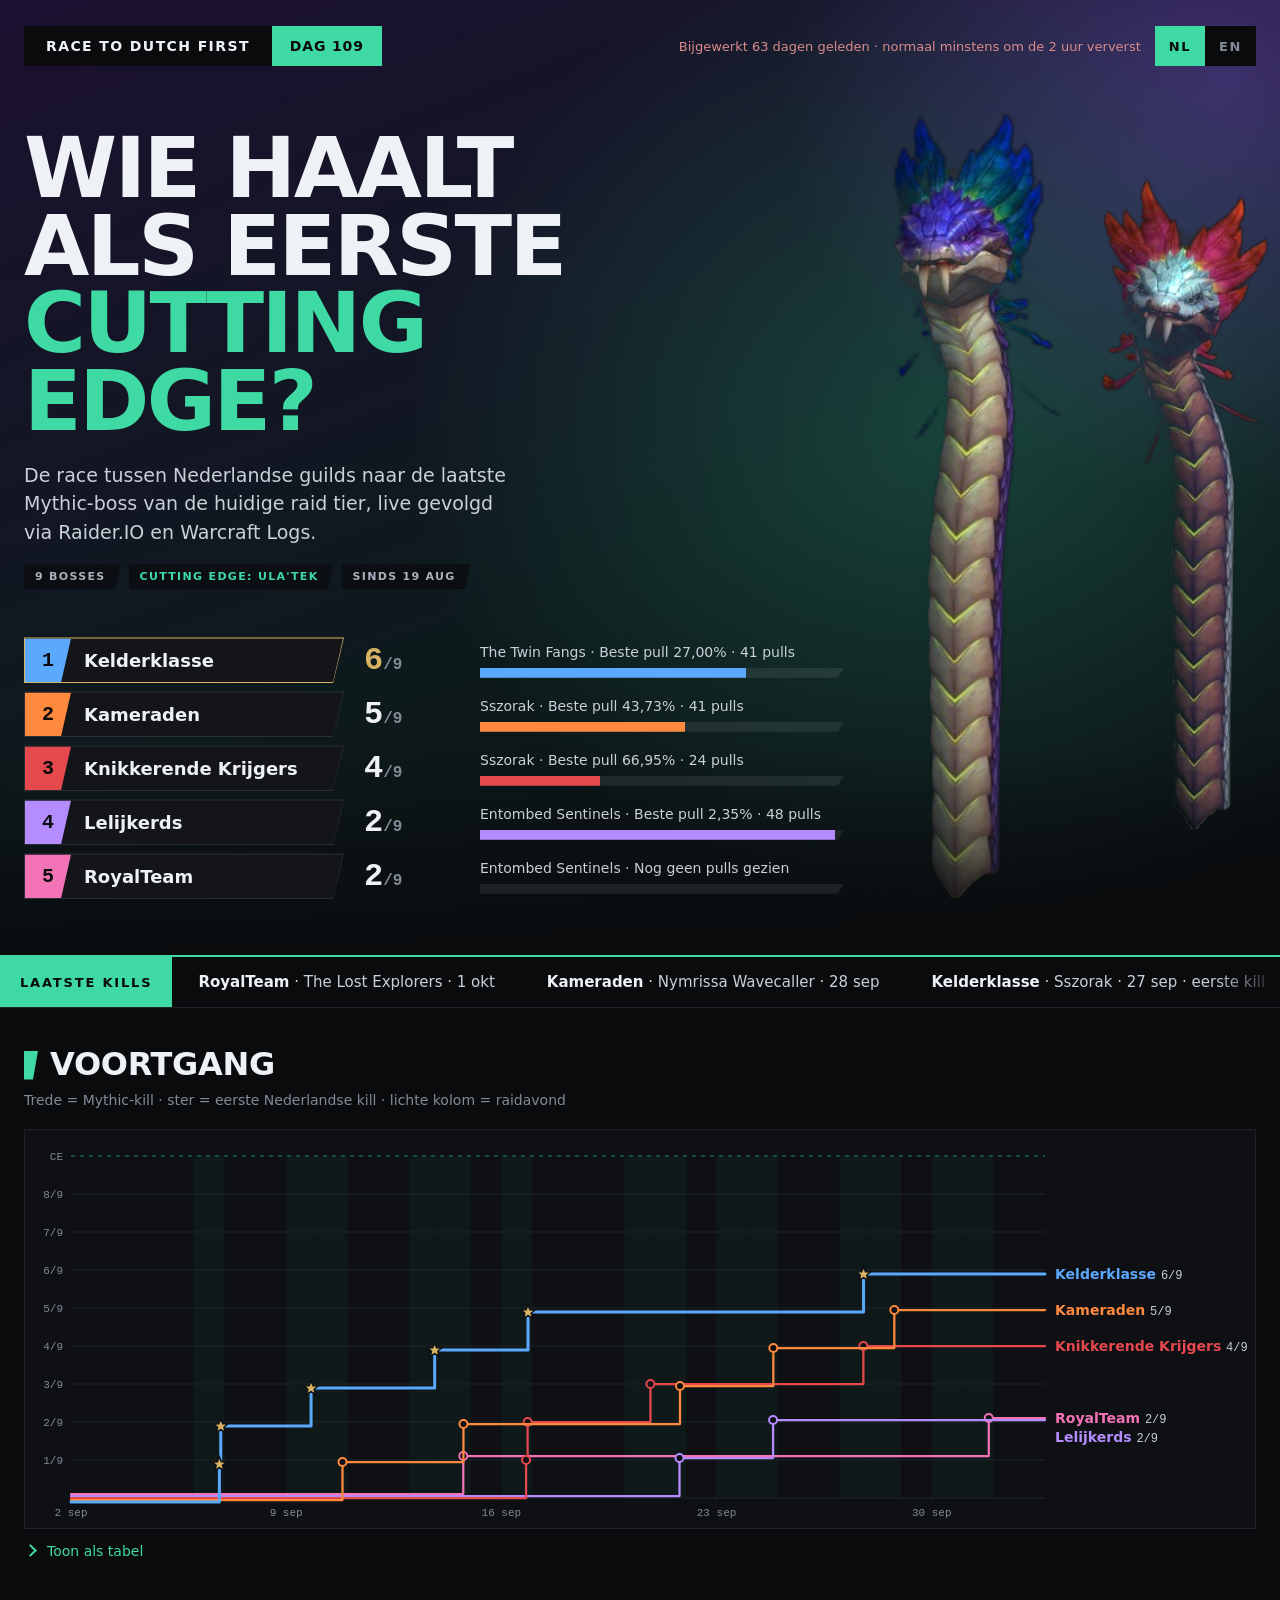
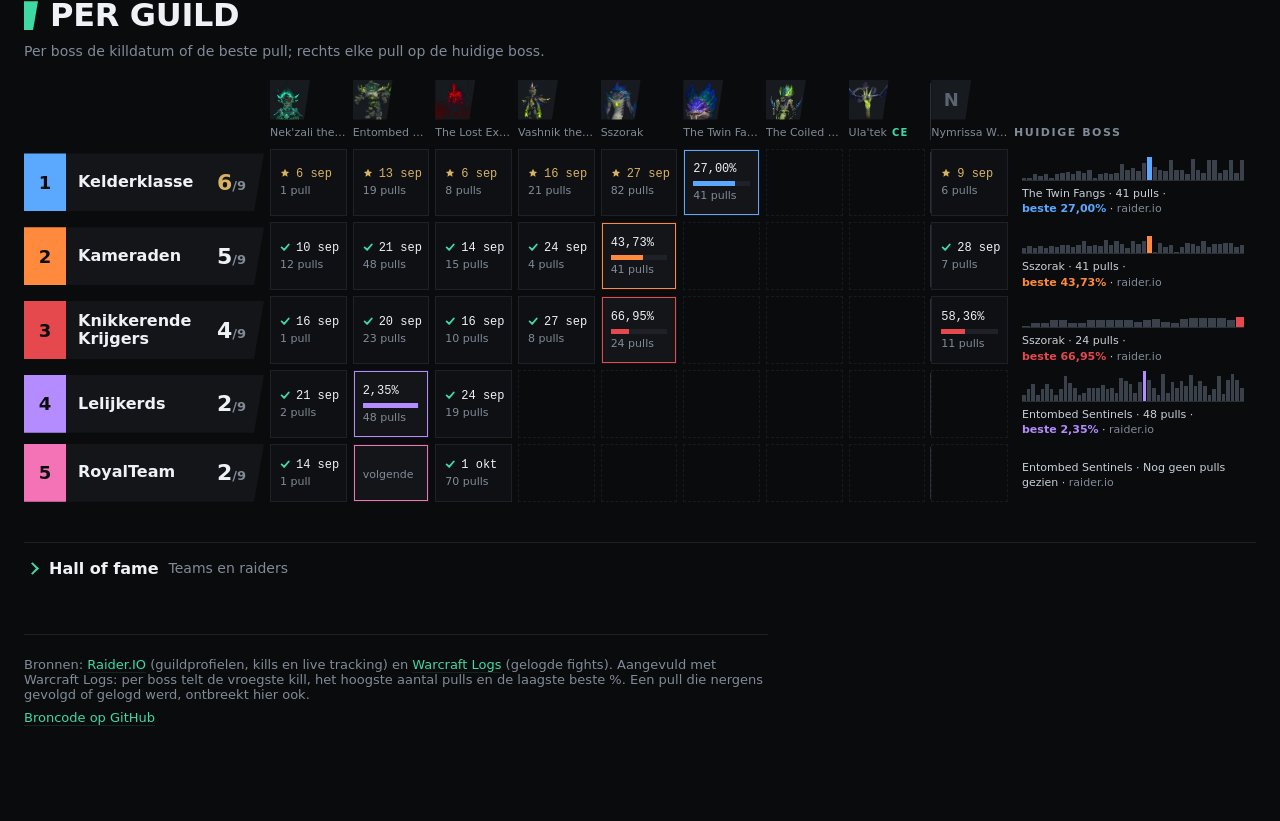
==== commit c5fe3017: "SEO: standings prerendered into index.html in CI, a title with what people search for, canonical + h" ====
--- a/site/index.html
+++ b/site/index.html
@@ -4,8 +4,8 @@
 <meta charset="utf-8">
 <meta name="viewport" content="width=device-width,initial-scale=1">
 <meta http-equiv="Content-Security-Policy" content="default-src 'self'; script-src 'self'; style-src 'self' https://fonts.googleapis.com; font-src https://fonts.gstatic.com; img-src 'self' data: https://static-cdn.jtvnw.net; frame-src https://player.twitch.tv; connect-src 'self'; object-src 'none'; base-uri 'none'; form-action 'none';">
-<title>Race to Dutch First · Nederlandstalige WoW-guilds naar Cutting Edge</title>
-<meta name="description" content="Welke Nederlandstalige World of Warcraft-guild haalt als eerste Cutting Edge? De race naar de laatste Mythic-boss, live gevolgd.">
+<title>Race to Dutch First · Nederlandse WoW-guilds naar Cutting Edge</title>
+<meta name="description" content="Welke Nederlandse World of Warcraft-guild haalt als eerste Cutting Edge? Het klassement, de voortgang en de pulls per guild in de race naar de laatste Mythic-boss, live gevolgd.">
 <link rel="canonical" href="https://racetodutchfirst.bmiest.be/">
 <link rel="alternate" hreflang="nl" href="https://racetodutchfirst.bmiest.be/">
 <link rel="alternate" hreflang="en" href="https://racetodutchfirst.bmiest.be/?lang=en">
@@ -15,7 +15,7 @@
 <meta property="og:url" content="https://racetodutchfirst.bmiest.be/">
 <meta property="og:site_name" content="Race to Dutch First">
 <meta property="og:title" content="Race to Dutch First: wie haalt als eerste Cutting Edge?">
-<meta property="og:description" content="De race tussen Nederlandstalige guilds naar de laatste Mythic-boss, live gevolgd. Het klassement in deze afbeelding wordt bij elke verversing opnieuw gemaakt.">
+<meta property="og:description" content="De race tussen Nederlandse guilds naar de laatste Mythic-boss, live gevolgd. Het klassement in deze afbeelding wordt bij elke verversing opnieuw gemaakt.">
 <meta property="og:locale" content="nl_NL">
 <meta property="og:locale:alternate" content="en_GB">
 <meta property="og:image" content="https://racetodutchfirst.bmiest.be/og.png">
@@ -50,7 +50,7 @@
   <div class="sp__stage">
     <div id="heroArt" class="sp__art" aria-hidden="true" hidden></div>
     <h1 class="sp__title"><span data-i18n="title.a">Wie haalt als eerste</span> <em data-i18n="title.b">Cutting Edge?</em></h1>
-    <p class="sp__lead" data-i18n="lead">De race tussen Nederlandstalige guilds naar de laatste Mythic-boss van de huidige raid tier, live gevolgd via Raider.IO en Warcraft Logs.</p>
+    <p class="sp__lead" data-i18n="lead">De race tussen Nederlandse guilds naar de laatste Mythic-boss van de huidige raid tier, live gevolgd via Raider.IO en Warcraft Logs.</p>
     <div id="tierPills" class="sp__tier"></div>
     <section id="onAir" class="onair" aria-labelledby="onAirHeading" hidden></section>
     <section class="sp__board" aria-labelledby="ltHeading">
@@ -75,7 +75,7 @@
 
 <section class="view" aria-labelledby="timelineHeading">
     <h2 id="timelineHeading" class="view__title" data-i18n="timeline.h">Voortgang</h2>
-    <p class="section-caption" data-i18n="timeline.cap">Trede = Mythic-kill · ster = eerste kill van de race · lichte kolom = raidavond</p>
+    <p class="section-caption" data-i18n="timeline.cap">Trede = Mythic-kill · ster = eerste Nederlandse kill · lichte kolom = raidavond</p>
     <div id="timeline" class="chart timeline-chart"></div>
     <ul id="timelineLegend" class="legend"></ul>
     <details class="as-table">
@@ -95,7 +95,7 @@
 <section id="hallOfFame" class="view" aria-labelledby="hofHeading" hidden>
     <details class="fold">
     <summary class="fold__summary disclose"><h2 id="hofHeading" class="fold__title" data-i18n="hof.h">Hall of fame</h2><span class="fold__hint" data-i18n="hof.fold">Teams en raiders</span></summary>
-    <p class="section-caption" data-i18n="hof.cap">Per verslagen boss het team van elke guild, in de volgorde van hun kill. Bovenaan staat het team van de eerste kill van de race; de andere guilds klap je open. Een naam linkt naar Raider.IO.</p>
+    <p class="section-caption" data-i18n="hof.cap">Per verslagen boss het team van elke guild, in de volgorde van hun kill. Bovenaan staat het team van de eerste Nederlandse kill; de andere guilds klap je open. Een naam linkt naar Raider.IO.</p>
     <div id="hofBosses" class="hof-grid"></div>
     <h3 id="hofRaidersHeading" class="hof-subtitle" data-i18n="hof.raiders.h">Raiders</h3>
     <p class="section-caption" data-i18n="hof.raiders.cap">Eerst wie het vaakst bij de eerste kill van de race was, dan wie de meeste bosses mee versloeg met zijn guild. Het zijn characters, geen spelers: een alt telt apart.</p>
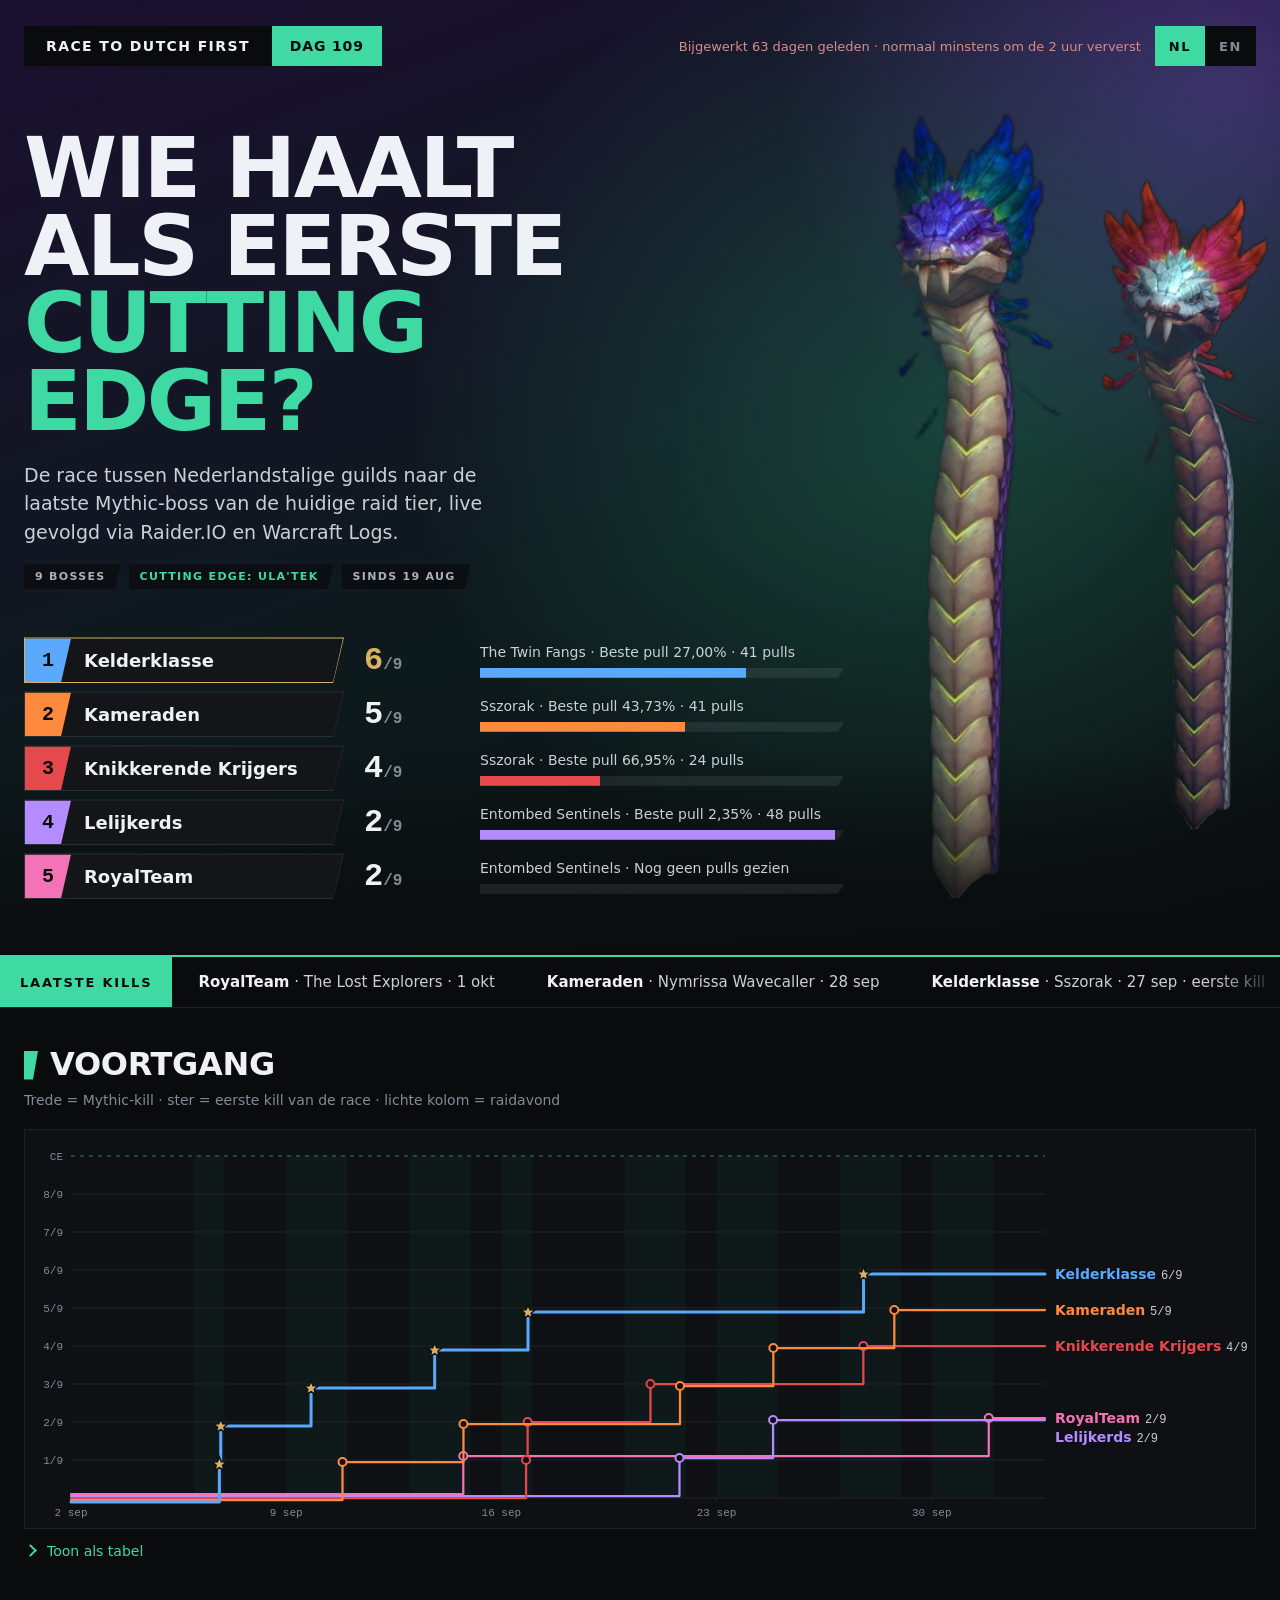
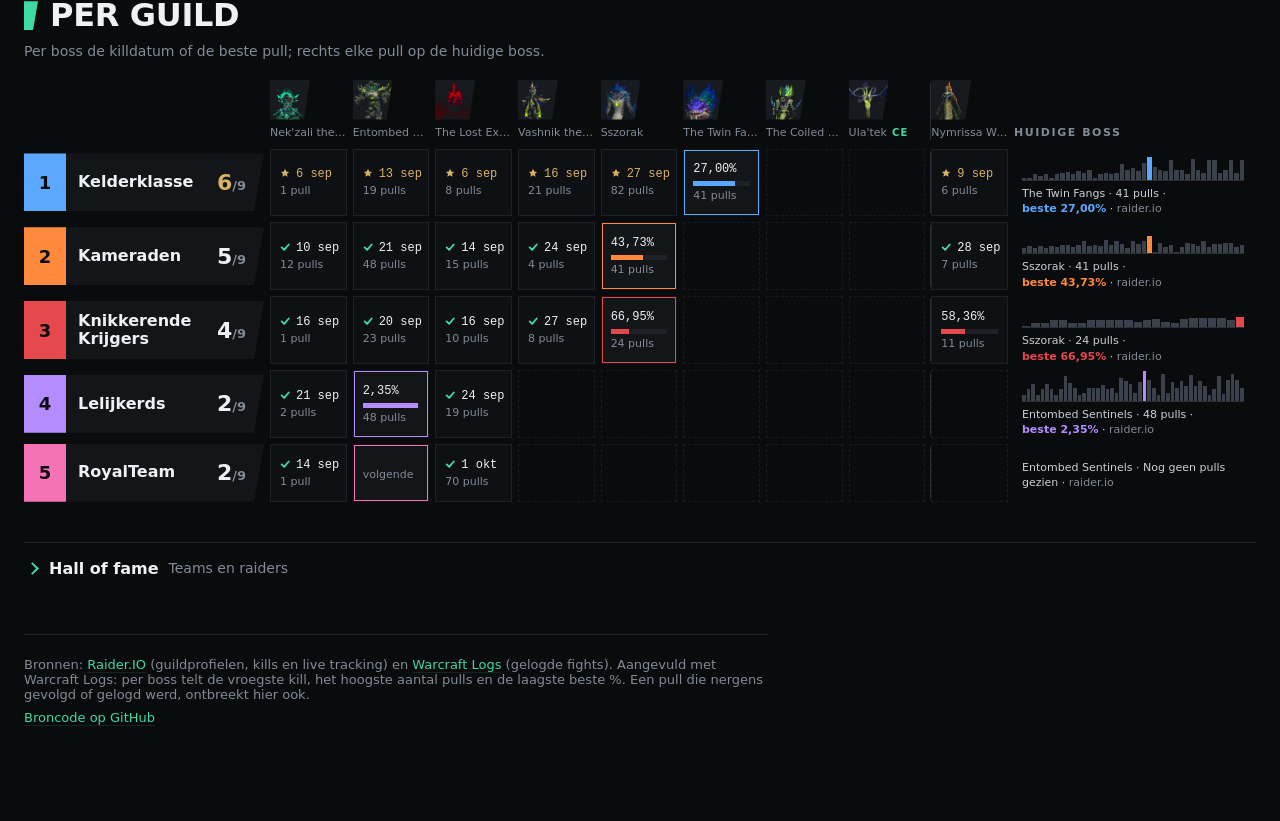
==== commit 48432d96: "Copy: Nederlandstalige guilds instead of Nederlandse guilds (Dutch-speaking in EN); the star is the " ====
--- a/site/index.html
+++ b/site/index.html
@@ -4,8 +4,8 @@
 <meta charset="utf-8">
 <meta name="viewport" content="width=device-width,initial-scale=1">
 <meta http-equiv="Content-Security-Policy" content="default-src 'self'; script-src 'self'; style-src 'self' https://fonts.googleapis.com; font-src https://fonts.gstatic.com; img-src 'self' data: https://static-cdn.jtvnw.net; frame-src https://player.twitch.tv; connect-src 'self'; object-src 'none'; base-uri 'none'; form-action 'none';">
-<title>Race to Dutch First · Nederlandse WoW-guilds naar Cutting Edge</title>
-<meta name="description" content="Welke Nederlandse World of Warcraft-guild haalt als eerste Cutting Edge? Het klassement, de voortgang en de pulls per guild in de race naar de laatste Mythic-boss, live gevolgd.">
+<title>Race to Dutch First · Nederlandstalige WoW-guilds naar Cutting Edge</title>
+<meta name="description" content="Welke Nederlandstalige World of Warcraft-guild haalt als eerste Cutting Edge? De race naar de laatste Mythic-boss, live gevolgd.">
 <link rel="canonical" href="https://racetodutchfirst.bmiest.be/">
 <link rel="alternate" hreflang="nl" href="https://racetodutchfirst.bmiest.be/">
 <link rel="alternate" hreflang="en" href="https://racetodutchfirst.bmiest.be/?lang=en">
@@ -15,7 +15,7 @@
 <meta property="og:url" content="https://racetodutchfirst.bmiest.be/">
 <meta property="og:site_name" content="Race to Dutch First">
 <meta property="og:title" content="Race to Dutch First: wie haalt als eerste Cutting Edge?">
-<meta property="og:description" content="De race tussen Nederlandse guilds naar de laatste Mythic-boss, live gevolgd. Het klassement in deze afbeelding wordt bij elke verversing opnieuw gemaakt.">
+<meta property="og:description" content="De race tussen Nederlandstalige guilds naar de laatste Mythic-boss, live gevolgd. Het klassement in deze afbeelding wordt bij elke verversing opnieuw gemaakt.">
 <meta property="og:locale" content="nl_NL">
 <meta property="og:locale:alternate" content="en_GB">
 <meta property="og:image" content="https://racetodutchfirst.bmiest.be/og.png">
@@ -50,7 +50,7 @@
   <div class="sp__stage">
     <div id="heroArt" class="sp__art" aria-hidden="true" hidden></div>
     <h1 class="sp__title"><span data-i18n="title.a">Wie haalt als eerste</span> <em data-i18n="title.b">Cutting Edge?</em></h1>
-    <p class="sp__lead" data-i18n="lead">De race tussen Nederlandse guilds naar de laatste Mythic-boss van de huidige raid tier, live gevolgd via Raider.IO en Warcraft Logs.</p>
+    <p class="sp__lead" data-i18n="lead">De race tussen Nederlandstalige guilds naar de laatste Mythic-boss van de huidige raid tier, live gevolgd via Raider.IO en Warcraft Logs.</p>
     <div id="tierPills" class="sp__tier"></div>
     <section id="onAir" class="onair" aria-labelledby="onAirHeading" hidden></section>
     <section class="sp__board" aria-labelledby="ltHeading">
@@ -75,7 +75,7 @@
 
 <section class="view" aria-labelledby="timelineHeading">
     <h2 id="timelineHeading" class="view__title" data-i18n="timeline.h">Voortgang</h2>
-    <p class="section-caption" data-i18n="timeline.cap">Trede = Mythic-kill · ster = eerste Nederlandse kill · lichte kolom = raidavond</p>
+    <p class="section-caption" data-i18n="timeline.cap">Trede = Mythic-kill · ster = eerste kill van de race · lichte kolom = raidavond</p>
     <div id="timeline" class="chart timeline-chart"></div>
     <ul id="timelineLegend" class="legend"></ul>
     <details class="as-table">
@@ -95,7 +95,7 @@
 <section id="hallOfFame" class="view" aria-labelledby="hofHeading" hidden>
     <details class="fold">
     <summary class="fold__summary disclose"><h2 id="hofHeading" class="fold__title" data-i18n="hof.h">Hall of fame</h2><span class="fold__hint" data-i18n="hof.fold">Teams en raiders</span></summary>
-    <p class="section-caption" data-i18n="hof.cap">Per verslagen boss het team van elke guild, in de volgorde van hun kill. Bovenaan staat het team van de eerste Nederlandse kill; de andere guilds klap je open. Een naam linkt naar Raider.IO.</p>
+    <p class="section-caption" data-i18n="hof.cap">Per verslagen boss het team van elke guild, in de volgorde van hun kill. Bovenaan staat het team van de eerste kill van de race; de andere guilds klap je open. Een naam linkt naar Raider.IO.</p>
     <div id="hofBosses" class="hof-grid"></div>
     <h3 id="hofRaidersHeading" class="hof-subtitle" data-i18n="hof.raiders.h">Raiders</h3>
     <p class="section-caption" data-i18n="hof.raiders.cap">Eerst wie het vaakst bij de eerste kill van de race was, dan wie de meeste bosses mee versloeg met zijn guild. Het zijn characters, geen spelers: een alt telt apart.</p>
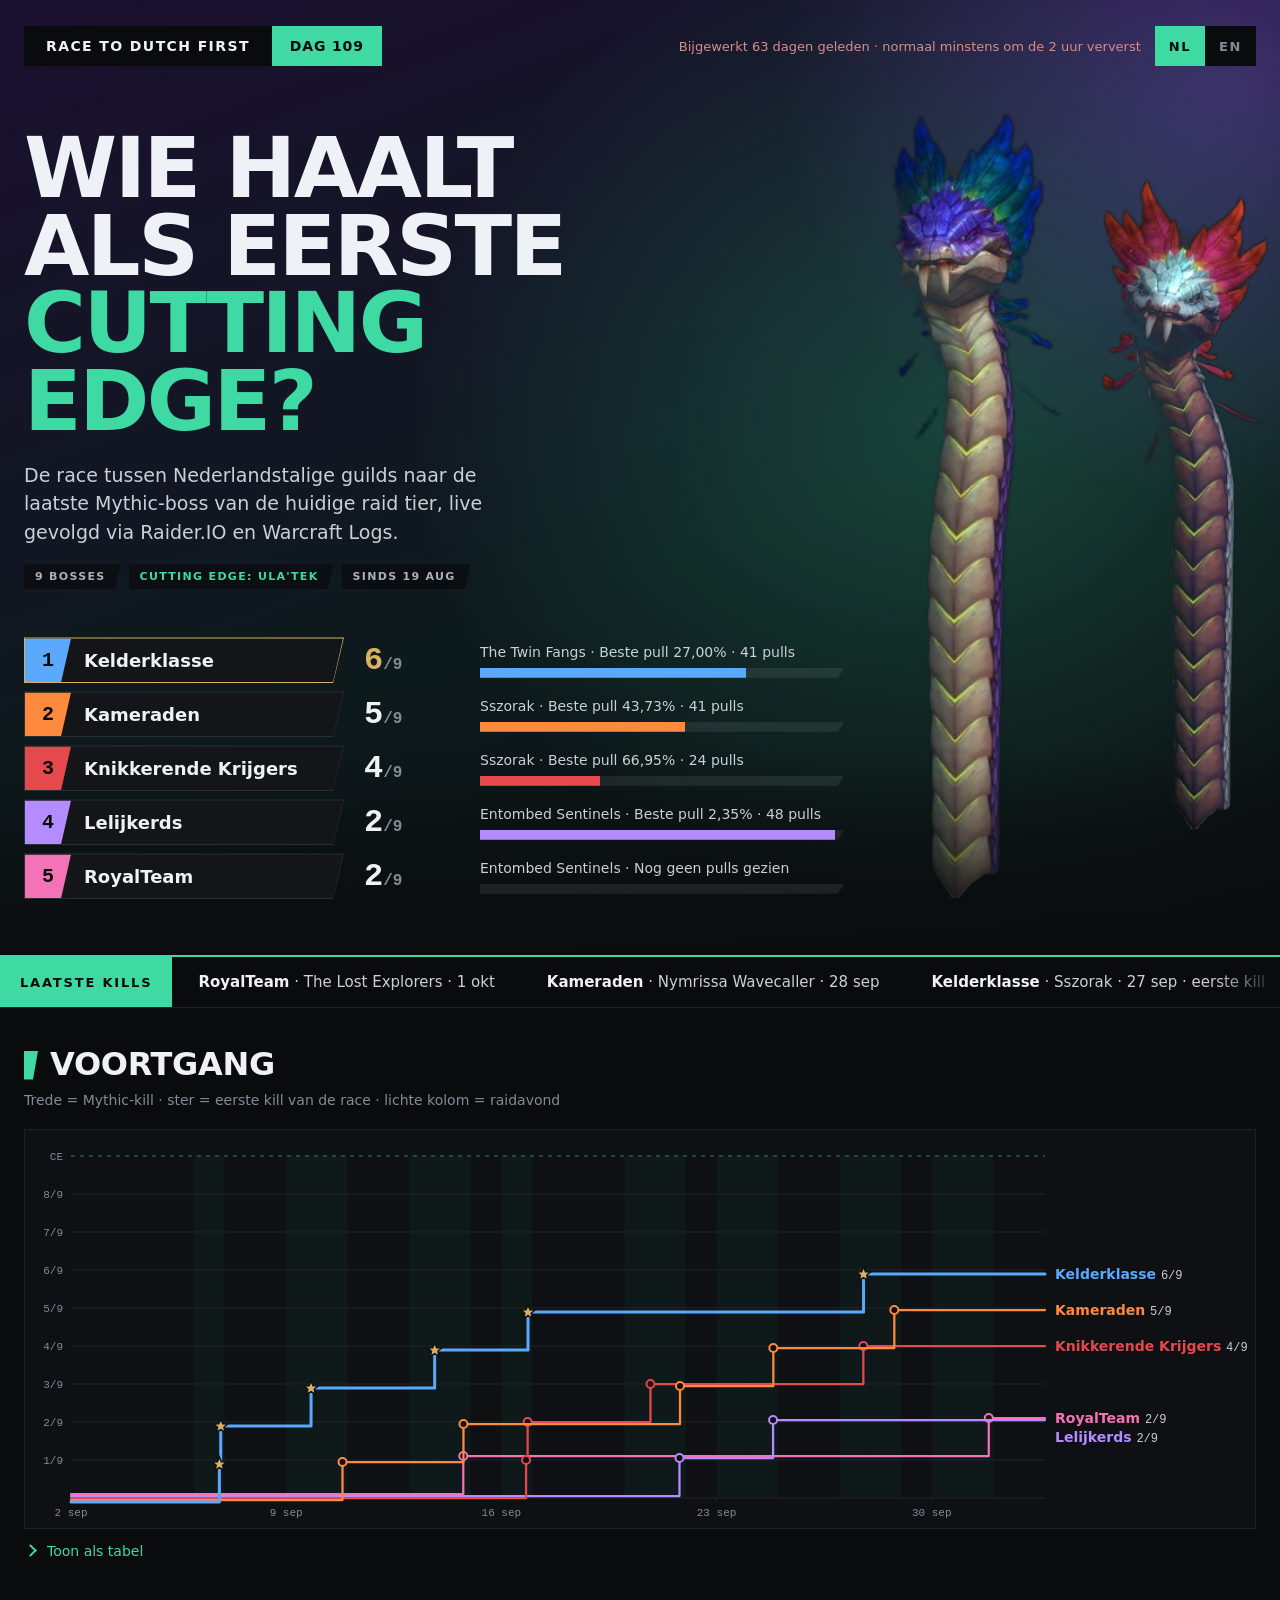
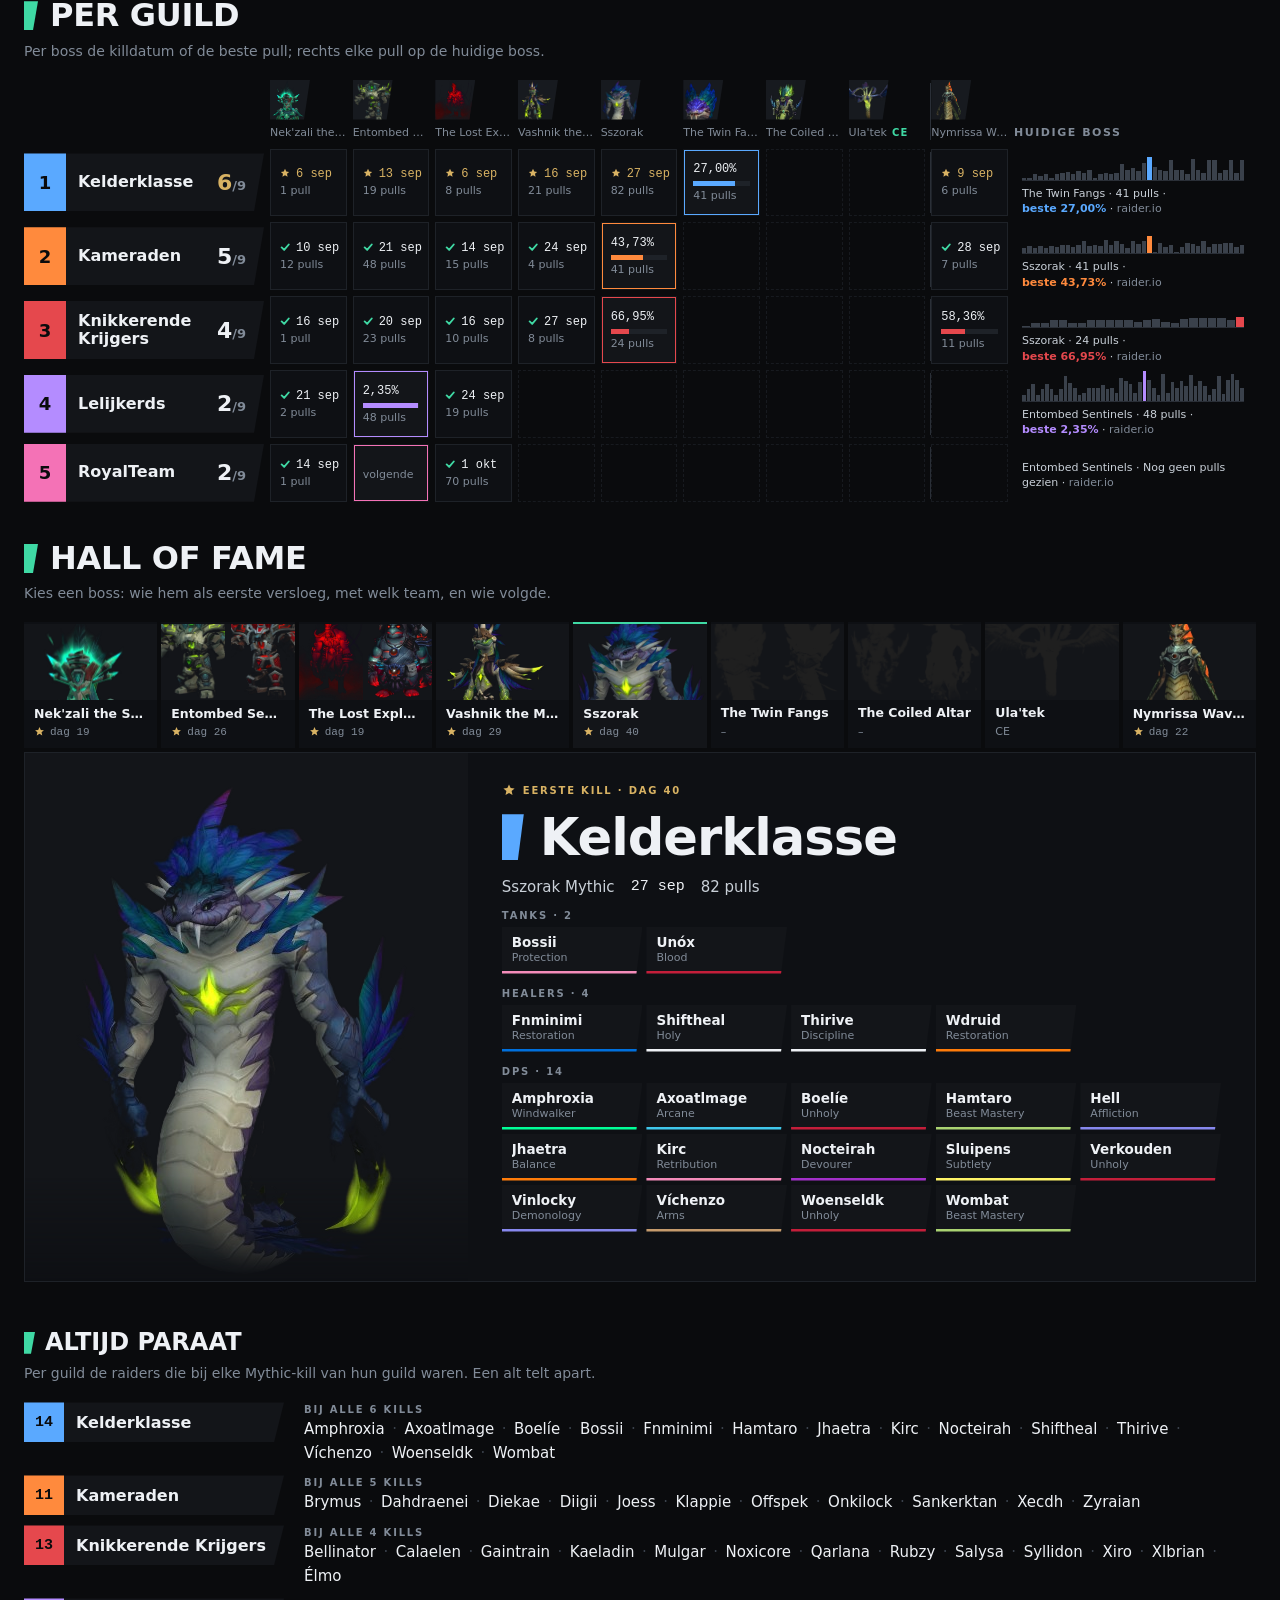
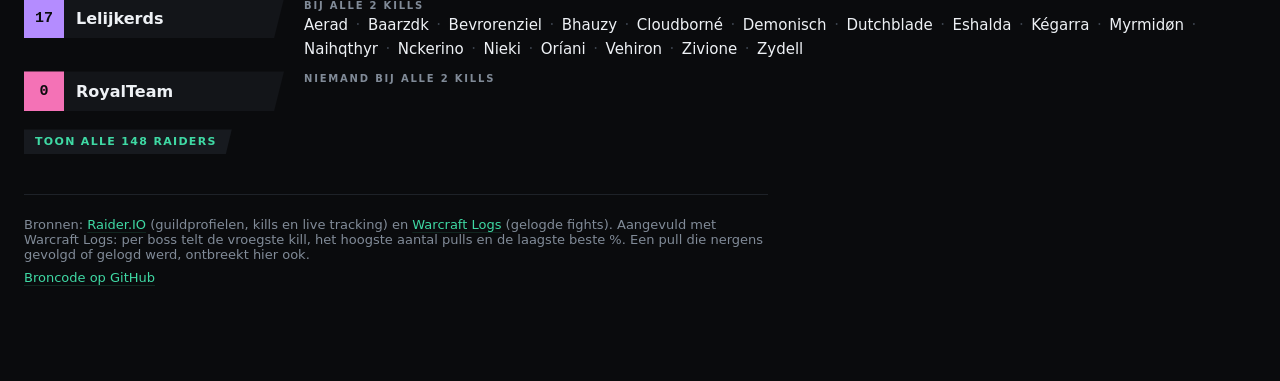
==== commit 9a602214: "Hall of fame as a raid journal: boss heads as tabs, a stage per boss with the team as a WoW raid fra" ====
--- a/site/index.html
+++ b/site/index.html
@@ -93,17 +93,21 @@
   </section>
 
 <section id="hallOfFame" class="view" aria-labelledby="hofHeading" hidden>
-    <details class="fold">
-    <summary class="fold__summary disclose"><h2 id="hofHeading" class="fold__title" data-i18n="hof.h">Hall of fame</h2><span class="fold__hint" data-i18n="hof.fold">Teams en raiders</span></summary>
-    <p class="section-caption" data-i18n="hof.cap">Per verslagen boss het team van elke guild, in de volgorde van hun kill. Bovenaan staat het team van de eerste kill van de race; de andere guilds klap je open. Een naam linkt naar Raider.IO.</p>
-    <div id="hofBosses" class="hof-grid"></div>
-    <h3 id="hofRaidersHeading" class="hof-subtitle" data-i18n="hof.raiders.h">Raiders</h3>
-    <p class="section-caption" data-i18n="hof.raiders.cap">Eerst wie het vaakst bij de eerste kill van de race was, dan wie de meeste bosses mee versloeg met zijn guild. Het zijn characters, geen spelers: een alt telt apart.</p>
-    <div class="table-wrap hof-table-wrap" tabindex="0" role="region" aria-labelledby="hofRaidersHeading">
-      <table id="hofRaiders" class="data-table hof-table"></table>
+    <h2 id="hofHeading" class="view__title" data-i18n="hof.h">Hall of fame</h2>
+    <p class="section-caption" data-i18n="hof.cap">Kies een boss: wie hem als eerste versloeg, met welk team, en wie volgde.</p>
+    <div id="hofTabs" class="hof-tabs" role="tablist" aria-label="Bosses" data-i18n-aria-label="hof.tabs"></div>
+    <div id="hofStage" class="hof-box" role="tabpanel" tabindex="0"></div>
+    <h3 id="hofPresentHeading" class="hof-subtitle" data-i18n="hof.present.h">Altijd paraat</h3>
+    <p class="section-caption" data-i18n="hof.present.cap">Per guild de raiders die bij elke Mythic-kill van hun guild waren. Een alt telt apart.</p>
+    <div id="hofPresent" class="hof-present"></div>
+    <div id="hofMore" class="hof-more"></div>
+    <div id="hofAll" class="hof-all" hidden>
+      <h3 id="hofRaidersHeading" class="hof-subtitle" data-i18n="hof.raiders.h">Raiders</h3>
+      <p class="section-caption" data-i18n="hof.raiders.cap">Eerst wie het vaakst bij de eerste kill van de race was, dan wie de meeste bosses mee versloeg met zijn guild. Het zijn characters, geen spelers: een alt telt apart.</p>
+      <div class="table-wrap hof-table-wrap" tabindex="0" role="region" aria-labelledby="hofRaidersHeading">
+        <table id="hofRaiders" class="data-table hof-table"></table>
+      </div>
     </div>
-    <div id="hofMore" class="hof-more"></div>
-    </details>
   </section>
 
   <footer class="site-footer">
--- a/site/style.css
+++ b/site/style.css
@@ -214,15 +214,6 @@
 .gs-pulls__src { color: var(--ink-300); text-decoration: none; }
 .gs-pulls__src:hover { color: var(--jade); }
 
-/* ---- folded sections (Hall of fame): a quiet row between hairlines, not a section head --- */
-.fold { border-top: 1px solid var(--ink-700); } /* the footer's top rule closes it */
-.fold__summary { cursor: pointer; padding: 16px 2px; flex-wrap: wrap; }
-.fold__title { font-size: 16px; font-weight: 700; color: var(--paper); }
-.fold__hint { font-size: 14px; color: var(--ink-300); }
-.fold__summary:hover .fold__title { color: var(--jade); }
-.fold[open] > .fold__summary { margin-bottom: 10px; }
-.fold[open] { padding-bottom: 20px; }
-
 /* ---- footer ------------------------------------------------------------------- */
 .site-footer {
   border-top: 1px solid var(--ink-700); padding-top: 22px;
--- a/site/halloffame.css
+++ b/site/halloffame.css
@@ -1,56 +1,105 @@
-/* Hall of fame (halloffame.js). Same language as style.css: square dark tiles with a
-   boss-head tile and the first team's guild dot, gold for the race's first kills. Colours and
-   fonts only from tokens.css; a guild's colour arrives as --guild. */
+/* Hall of fame (halloffame.js) as a raid journal: boss heads as tabs, a stage per boss with
+   the team as a WoW raid frame, "Altijd paraat" per guild, every raider behind a button.
+   Same language as style.css: flat inks, right-edge slants, gold for the race's first kill.
+   Colours and fonts only from tokens.css; a guild's colour arrives as --guild, a raider's
+   class colour as --cls (game data, only on the raid-frame bar). */
 
-/* start: a card that opens its other guilds grows alone instead of stretching its row-mates. */
-.hof-grid { display: grid; grid-template-columns: repeat(auto-fill, minmax(340px, 1fr)); gap: 16px; align-items: start; }
+.hof-star { width: 14px; height: 14px; flex: 0 0 auto; fill: var(--gold); }
 
-.hof-boss {
-  background: var(--ink-800); border: 1px solid var(--ink-700);
-  padding: 16px 18px 18px; display: flex; flex-direction: column; gap: 10px; min-width: 0;
-}
-.hof-thumb { width: 52px; height: 52px; flex: 0 0 52px; margin-right: 6px; }
-.hof-thumb .boss-thumb__mono { font-size: 24px; }
-.hof-boss__top { display: flex; align-items: center; gap: 4px; }
-.hof-boss__name { font-size: 19px; font-weight: 600; line-height: 1.15; color: var(--paper); }
-.hof-boss__label {
-  font-size: 10px; font-weight: 700; letter-spacing: .18em; text-transform: uppercase; color: var(--gold);
-}
-.hof-boss__label--side { color: var(--ink-300); } /* a raid that doesn't count: not the race's first kill */
+/* A boss render: cut-out, standing on the bottom edge; two bodies for a council. */
+.hof-art { position: relative; display: flex; align-items: flex-end; justify-content: center; gap: 4%; overflow: hidden; }
+.hof-art img { display: block; max-width: 100%; max-height: 100%; object-fit: contain; object-position: 50% 100%; }
+.hof-art--duo img { max-width: 48%; }
+.hof-art__mono { align-self: center; font-size: 44px; font-weight: 800; color: var(--ink-500); }
 
-.hof-team__head { display: flex; flex-wrap: wrap; align-items: center; gap: 4px 10px; }
-.hof-team__guild { font-size: 15px; font-weight: 600; color: var(--paper); }
-.hof-team__when { font-family: var(--f-mono); font-size: 13px; color: var(--paper-dim); }
-.hof-team__pulls { font-size: 12px; color: var(--ink-300); }
+/* ---- tabs: a row of boss heads, scrolling sideways when it doesn't fit ------------------- */
+.hof-tabs { position: relative; display: grid; grid-auto-flow: column; grid-auto-columns: minmax(104px, 1fr); gap: 4px;
+  max-width: 100%; overflow-x: auto; scrollbar-width: thin; scrollbar-color: var(--ink-600) transparent; }
+.hof-tab { display: grid; gap: 5px; justify-items: start; min-width: 0; padding: 0 0 10px; border: 0; border-top: 2px solid transparent;
+  background: var(--ink-850); color: var(--paper-dim); font: inherit; text-align: left; cursor: pointer;
+  transition: background var(--t-fast) var(--ease); }
+.hof-tab__head { width: 100%; height: 76px; padding-top: 8px; background: var(--ink-800); }
+.hof-tab__head img { width: 100%; height: 140%; max-height: none; object-fit: cover; object-position: 50% 0; }
+.hof-tab__head.hof-art--duo img { width: 48%; }
+.hof-tab__head .hof-art__mono { font-size: 28px; }
+.hof-tab__name { max-width: 100%; padding: 0 10px; font-size: 12.5px; font-weight: 600; color: var(--paper); white-space: nowrap; overflow: hidden; text-overflow: ellipsis; }
+.hof-tab__sub { display: inline-flex; align-items: center; gap: 5px; padding: 0 10px; font-size: 11px; color: var(--ink-300); }
+.hof-tab__sub .hof-star { width: 11px; height: 11px; }
+.hof-tab.is-empty .hof-tab__head img { filter: brightness(0) invert(.12); }
+.hof-tab:hover { background: var(--ink-800); }
+.hof-tab[aria-selected="true"] { border-top-color: var(--jade); background: var(--ink-800); }
+.hof-tab:focus-visible { outline-offset: -2px; }
 
-.hof-roster { display: flex; flex-direction: column; gap: 8px; }
-.hof-role__label {
-  font-size: 10px; font-weight: 700; letter-spacing: .18em; text-transform: uppercase; color: var(--ink-300);
-  margin-bottom: 4px;
-}
-.hof-members { list-style: none; display: grid; grid-template-columns: repeat(auto-fill, minmax(140px, 1fr)); gap: 3px 12px; }
-.hof-member { display: flex; align-items: baseline; gap: 6px; min-width: 0; font-size: 14px; }
-.hof-member a, .hof-member > span:first-child {
-  color: var(--paper); text-decoration: none; overflow: hidden; text-overflow: ellipsis; white-space: nowrap;
-}
-.hof-member a:hover { color: var(--jade); text-decoration: underline; }
-.hof-member__spec { font-size: 11px; color: var(--ink-300); white-space: nowrap; }
+/* ---- stage: the chosen boss ------------------------------------------------------------ */
+.hof-box { margin-top: 4px; background: var(--ink-850); border: 1px solid var(--ink-700); }
+.hof-box:focus-visible { outline-offset: 2px; }
+.hof-stage { display: grid; grid-template-columns: minmax(280px, 36%) minmax(0, 1fr); min-height: 460px; }
+.hof-stage__art { padding: 28px 16px 0; background: var(--ink-800);
+  -webkit-mask-image: linear-gradient(#000 80%, transparent); mask-image: linear-gradient(#000 80%, transparent); }
+.hof-stage__art img { max-height: 520px; }
+.hof-stage.is-empty .hof-stage__art img { filter: brightness(0) invert(.1); }
+.hof-stage__info { display: flex; flex-direction: column; gap: 14px; min-width: 0; padding: 30px 34px 32px; }
+.hof-label { display: flex; align-items: center; gap: 7px; font-size: 10px; font-weight: 700; letter-spacing: .18em; text-transform: uppercase; color: var(--gold); }
+.hof-label--quiet { color: var(--ink-300); }
+.hof-stage__guild { display: flex; align-items: center; gap: 16px; min-width: 0; font-size: clamp(30px, 4vw, 52px); font-weight: 700; line-height: 1.02; letter-spacing: -.02em; color: var(--paper); }
+.hof-stage__guild span { min-width: 0; overflow-wrap: anywhere; }
+.hof-stage__guild i { flex: 0 0 22px; width: 22px; height: .9em; background: var(--guild); clip-path: polygon(0 0, 100% 0, calc(100% - 6px) 100%, 0 100%); }
+.hof-stage__boss { display: flex; align-items: center; font-size: clamp(26px, 3vw, 40px); font-weight: 800; text-transform: uppercase; color: var(--ink-300); }
+.hof-stage__meta { display: flex; flex-wrap: wrap; align-items: center; gap: 6px 16px; font-size: 15px; color: var(--paper-dim); }
+.hof-stage__date { color: var(--paper); }
 
-.hof-others { border-top: 1px solid var(--ink-700); padding-top: 10px; font-size: 14px; }
-.hof-others summary { cursor: pointer; color: var(--jade); width: max-content; }
-.hof-others[open] summary { margin-bottom: 12px; }
-.hof-team { display: flex; flex-direction: column; gap: 8px; padding: 10px 0 12px; border-bottom: 1px solid var(--ink-700); }
-.hof-team:last-child { border-bottom: 0; padding-bottom: 0; }
+/* Raid frame: a cell per raider, the class colour as the bar along its foot. */
+.hof-frame { display: grid; grid-template-columns: minmax(0, 1fr); gap: 14px; }
+.hof-frame__role { margin-bottom: 6px; font-size: 10px; font-weight: 700; letter-spacing: .18em; text-transform: uppercase; color: var(--ink-300); }
+.hof-frame__cells { list-style: none; display: grid; grid-template-columns: repeat(auto-fill, minmax(124px, 1fr)); gap: 4px; }
+.hof-cell { position: relative; display: grid; gap: 1px; min-width: 0; padding: 7px 10px 10px; background: var(--ink-800);
+  clip-path: polygon(0 0, 100% 0, calc(100% - 6px) 100%, 0 100%); }
+.hof-cell::after { content: ""; position: absolute; left: 0; right: 0; bottom: 0; height: 3px; background: var(--cls); }
+.hof-cell a, .hof-cell > span:first-child { font-size: 13.5px; font-weight: 600; color: var(--paper); text-decoration: none; white-space: nowrap; overflow: hidden; text-overflow: ellipsis; }
+.hof-cell a:hover { color: var(--jade); text-decoration: underline; }
+.hof-cell__spec { font-size: 11px; color: var(--ink-300); white-space: nowrap; overflow: hidden; text-overflow: ellipsis; }
 
-/* Raiders: a subsection head in the same poster voice as .view__title, one step down. */
+/* The guilds that followed, with how many days after the first kill. */
+.hof-after { padding-top: 14px; border-top: 1px solid var(--ink-700); }
+.hof-after__h { margin-bottom: 8px; font-size: 10px; font-weight: 700; letter-spacing: .18em; text-transform: uppercase; color: var(--ink-300); }
+.hof-after ol { list-style: none; display: grid; gap: 6px; }
+.hof-after li { display: grid; grid-template-columns: 14px minmax(150px, 220px) 64px 76px minmax(0, 1fr); align-items: center; gap: 10px; font-size: 13px; }
+.hof-after__n { font-size: 11px; color: var(--ink-400); }
+.hof-after__d { font-size: 12px; color: var(--paper-dim); }
+.hof-after__gap { font-size: 12px; color: var(--ink-300); }
+.hof-after__p { color: var(--ink-300); }
+.hof-chip { display: inline-flex; align-items: center; gap: 7px; min-width: 0; color: var(--paper-dim); }
+.hof-chip i { flex: 0 0 12px; width: 12px; height: 12px; background: var(--guild); clip-path: polygon(0 0, 100% 0, calc(100% - 3px) 100%, 0 100%); }
+.hof-chip span { white-space: nowrap; overflow: hidden; text-overflow: ellipsis; }
+
+/* ---- Altijd paraat ---------------------------------------------------------------------- */
 .hof-subtitle {
-  display: flex; align-items: center; gap: 10px; margin-top: 36px; margin-bottom: 8px;
+  display: flex; align-items: center; gap: 10px; margin-top: 48px; margin-bottom: 8px;
   font-size: clamp(20px, 2vw, 24px); font-weight: 800; line-height: 1.05; text-transform: uppercase; color: var(--paper);
 }
 .hof-subtitle::before {
   content: ""; flex: 0 0 11px; width: 11px; height: .9em; background: var(--jade);
   clip-path: polygon(0 0, 100% 0, calc(100% - 4px) 100%, 0 100%);
 }
+.hof-present { display: grid; grid-template-columns: minmax(0, 1fr); gap: 10px; }
+.hof-present__row { display: grid; grid-template-columns: 260px minmax(0, 1fr); gap: 20px; align-items: start; }
+.hof-rib { display: flex; align-items: stretch; height: 40px; min-width: 0; background: var(--ink-800);
+  clip-path: polygon(0 0, 100% 0, calc(100% - 10px) 100%, 0 100%); }
+.hof-rib__acc { display: grid; place-items: center; flex: 0 0 40px; width: 40px; background: var(--guild); color: var(--ink-900); font-size: 15px; font-weight: 800; }
+.hof-rib__name { display: flex; align-items: center; min-width: 0; padding: 0 22px 0 12px; font-size: 16px; font-weight: 600; color: var(--paper); white-space: nowrap; overflow: hidden; text-overflow: ellipsis; }
+.hof-present__txt { display: grid; gap: 2px; padding-top: 2px; min-width: 0; }
+.hof-present__cap { font-size: 10px; font-weight: 700; letter-spacing: .18em; text-transform: uppercase; color: var(--ink-300); }
+.hof-present__names { font-size: 15px; line-height: 1.6; color: var(--paper); }
+/* inline-block: a break between names, never inside one */
+.hof-present__n { display: inline-block; }
+.hof-present__n:not(:last-child)::after { content: "·"; margin: 0 .5em; color: var(--ink-500); }
+.hof-present__n a, .hof-present__n span { color: inherit; text-decoration: none; }
+.hof-present__n a:hover { color: var(--jade); text-decoration: underline; }
+
+/* ---- every raider, behind the button ---------------------------------------------------- */
+.hof-more { margin-top: 18px; }
+.hof-more button { border: 0; font: inherit; font-size: 11px; font-weight: 700; letter-spacing: .12em; }
+.hof-all .hof-subtitle { margin-top: 28px; }
 /* A ranking, not a spreadsheet: capped so the numbers stay next to the names. */
 .hof-table-wrap { overflow-x: auto; max-width: 880px; border: 1px solid var(--ink-700); background: var(--ink-850); }
 .hof-table { width: 100%; font-size: 14px; }
@@ -69,21 +118,31 @@
 .hof-rank--tie { color: var(--ink-300); } /* a shared rank reads once, in paper */
 .hof-firsts { color: var(--ink-300); }
 .hof-row--first .hof-firsts { color: var(--gold); }
-.hof-more { margin-top: 12px; }
-.hof-more button { border: 0; font: inherit; font-size: 11px; font-weight: 700; letter-spacing: .12em; }
 
+/* ---- smaller screens -------------------------------------------------------------------- */
+@media (max-width: 900px) {
+  .hof-stage { grid-template-columns: minmax(0, 1fr); min-height: 0; }
+  .hof-stage__art { height: 280px; padding-top: 16px; }
+  .hof-stage__art img { max-height: 100%; } /* the whole body in the band, not its lower half */
+  .hof-stage__info { padding: 10px 20px 24px; }
+}
 @media (max-width: 720px) {
   .hof-table th, .hof-table td { padding: 7px 10px; }
   .hof-meta { display: block; margin-left: 0; }
+  .hof-present__row { grid-template-columns: minmax(0, 1fr); gap: 6px; }
+  .hof-after li { grid-template-columns: 14px minmax(0, 1fr) auto auto; }
+  .hof-after__p { display: none; }
 }
-/* Phones: the guild moves under the name (dot, guild · realm), so Kills fits without scrolling. */
+/* Phones: the raid frame in two columns; the guild moves under the name in the table. */
 @media (max-width: 600px) {
+  .hof-stage__art { height: 240px; }
+  .hof-stage__info { padding: 8px 16px 20px; }
+  .hof-frame__cells { grid-template-columns: minmax(0, 1fr) minmax(0, 1fr); }
   .hof-table .hof-guild { display: none; }
   .hof-guild-inline { display: inline; color: var(--paper-dim); }
   .hof-guild-inline::after { content: " · "; color: var(--ink-400); }
   .hof-guild-inline .dot { margin-right: 2px; }
 }
-@media (max-width: 400px) {
-  .hof-grid { grid-template-columns: minmax(0, 1fr); }
-  .hof-members { grid-template-columns: minmax(0, 1fr) minmax(0, 1fr); }
+@media (prefers-reduced-motion: reduce) {
+  .hof-tab { transition: none; }
 }
